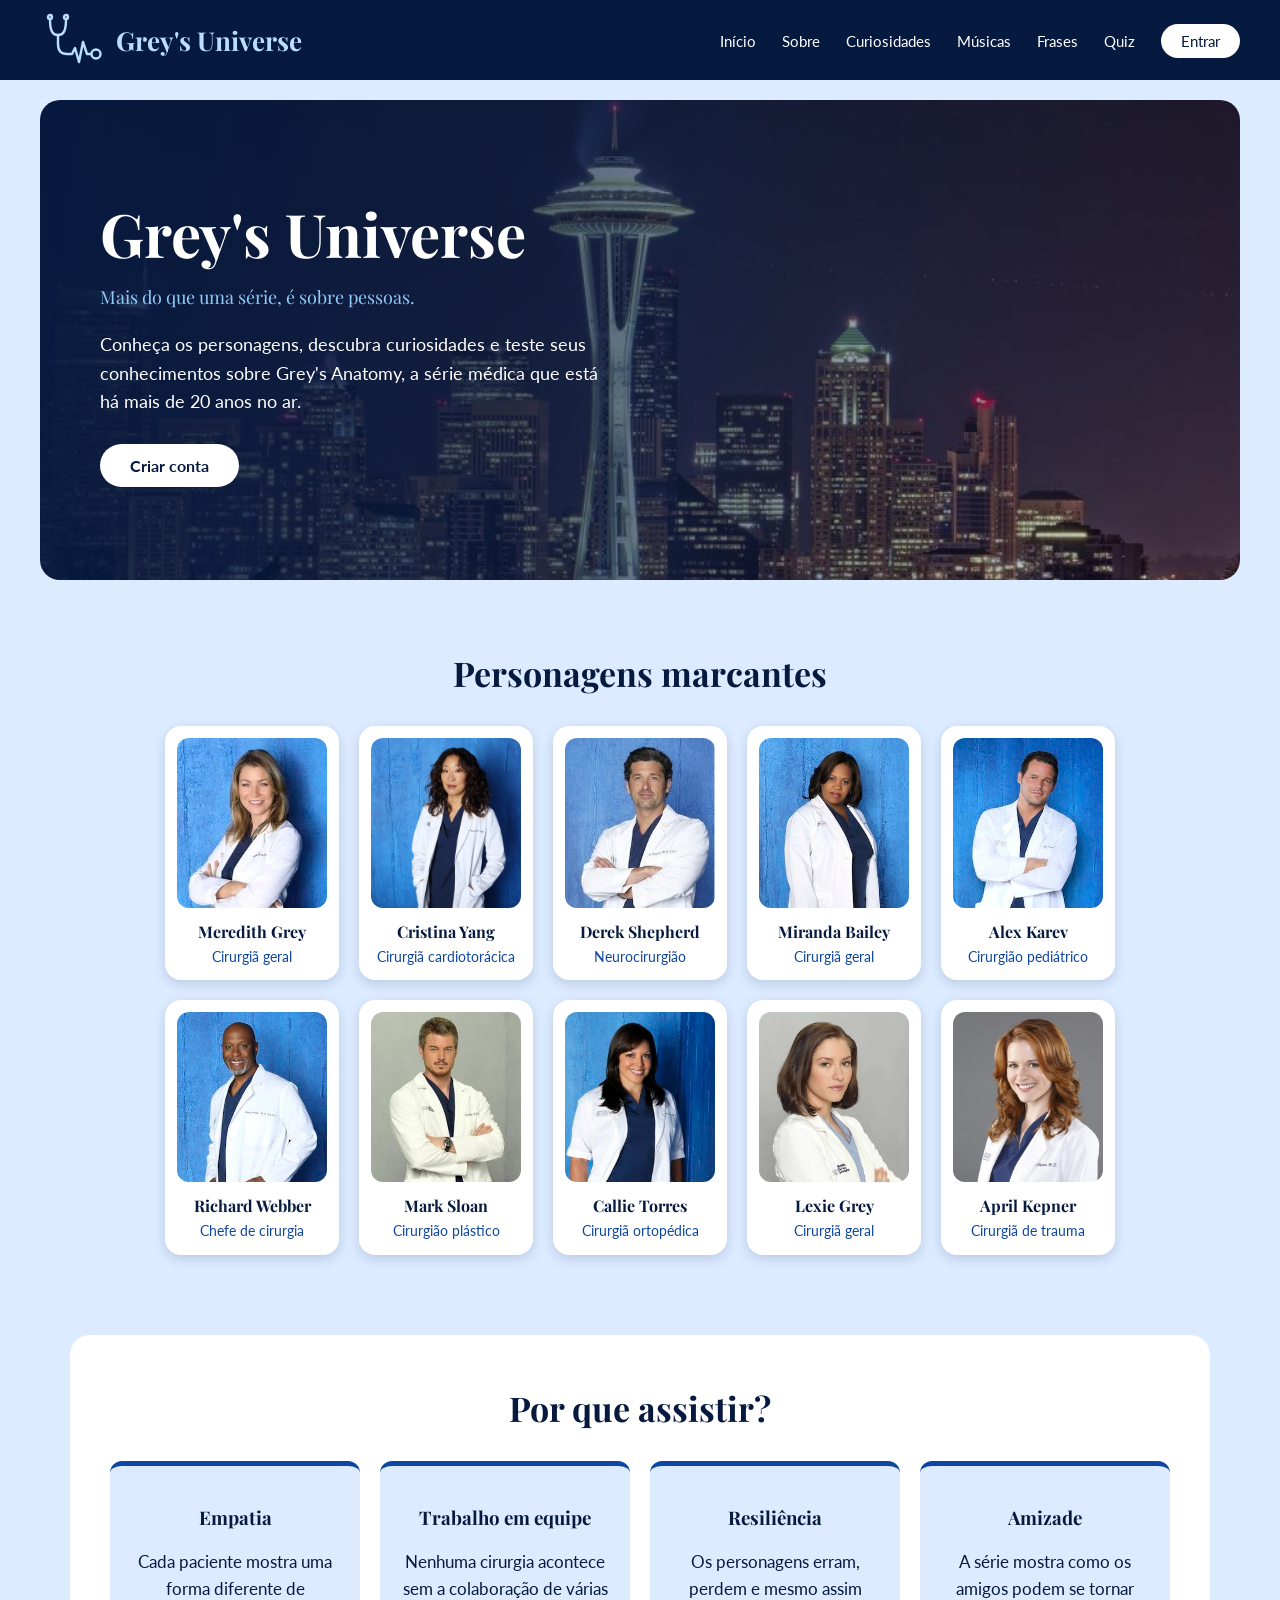
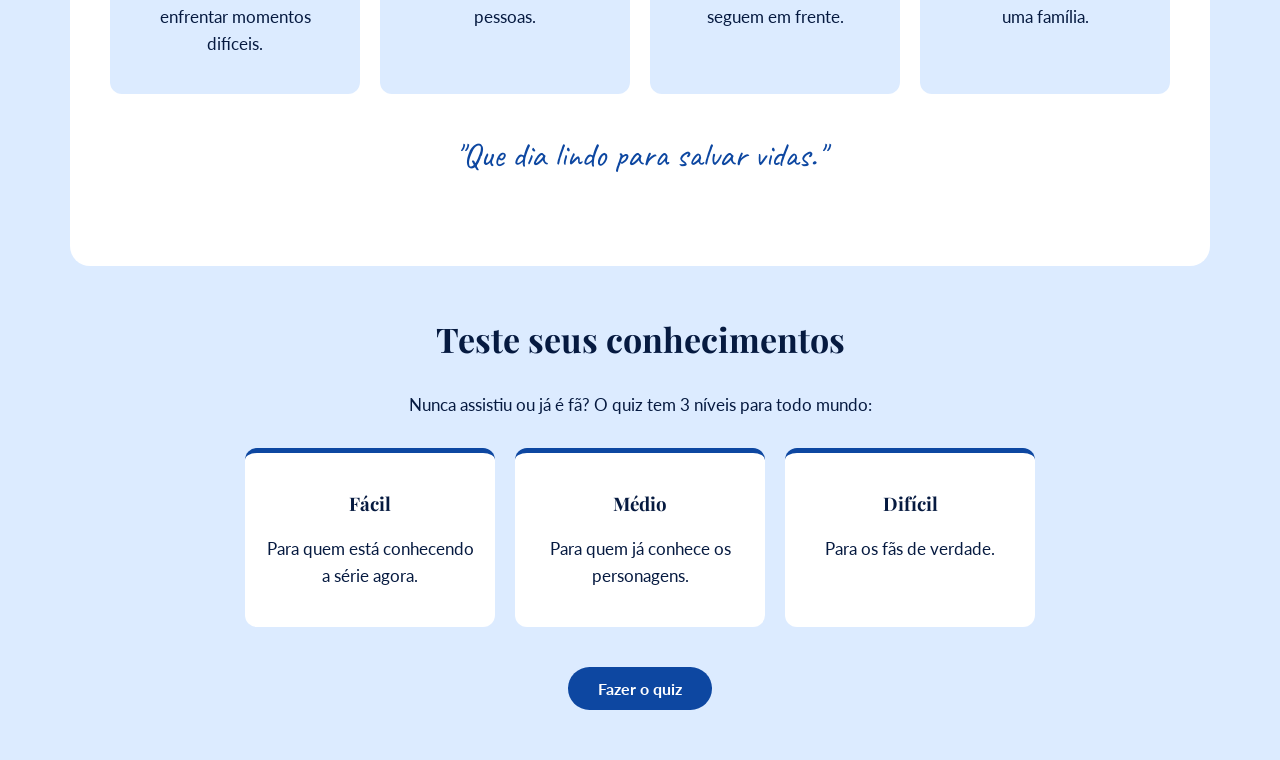
==== front/index.html @ 03e13925 "front: novas cores, logo com estetoscopio e 10 personagens com fotos" ====
<!DOCTYPE html>
<html lang="pt-BR">

<head>
    <meta charset="UTF-8">
    <meta name="viewport" content="width=device-width, initial-scale=1.0">
    <title>Grey's Universe</title>

    <!-- FONTES DO GOOGLE -->
    <link rel="preconnect" href="https://fonts.googleapis.com">
    <link rel="preconnect" href="https://fonts.gstatic.com" crossorigin>
    <link href="https://fonts.googleapis.com/css2?family=Caveat:wght@500&family=Lato:wght@400;700&family=Playfair+Display:wght@600;700&display=swap" rel="stylesheet">

    <link rel="stylesheet" href="css/style.css">
</head>

<body>

    <!-- MENU -->
    <div class="menu">
        <a href="index.html" class="logo">
            <svg class="logo-icone" viewBox="0 0 64 56">
                <circle cx="10" cy="5" r="2" />
                <circle cx="26" cy="5" r="2" />
                <path d="M10 7 C10 18 12 23 18 23 C24 23 26 18 26 7" />
                <path d="M18 23 V32 Q18 42 27 42 H32 L35 36 L39 50 L43 30 L47 42 H51" />
                <circle cx="56" cy="42" r="4.5" />
            </svg>
            Grey's Universe
        </a>
        <div class="menu-links">
            <a href="index.html">Início</a>
            <a href="sobre.html">Sobre</a>
            <a href="curiosidades.html">Curiosidades</a>
            <a href="musicas.html">Músicas</a>
            <a href="frases.html">Frases</a>
            <a href="quiz.html">Quiz</a>
            <a href="login.html" class="botao-entrar">Entrar</a>
        </div>
    </div>

    <!-- 1. TOPO COM A TORRE -->
    <div class="topo">
        <div class="topo-texto">
            <h1>Grey's Universe</h1>
            <p class="topo-frase">Mais do que uma série, é sobre pessoas.</p>
            <p>
                Conheça os personagens, descubra curiosidades e teste seus
                conhecimentos sobre Grey's Anatomy, a série médica que está
                há mais de 20 anos no ar.
            </p>
            <a href="cadastro.html" class="botao">Criar conta</a>
        </div>
    </div>

    <!-- 2. PERSONAGENS -->
    <div class="secao">
        <h2>Personagens marcantes</h2>
        <div class="cartoes">
            <div class="cartao-personagem">
                <img src="assets/imgs/meredith.webp" alt="Meredith Grey">
                <h3>Meredith Grey</h3>
                <p>Cirurgiã geral</p>
            </div>
            <div class="cartao-personagem">
                <img src="assets/imgs/cristina.jpg" alt="Cristina Yang">
                <h3>Cristina Yang</h3>
                <p>Cirurgiã cardiotorácica</p>
            </div>
            <div class="cartao-personagem">
                <img src="assets/imgs/derek.jpg" alt="Derek Shepherd">
                <h3>Derek Shepherd</h3>
                <p>Neurocirurgião</p>
            </div>
            <div class="cartao-personagem">
                <img src="assets/imgs/bailey.jpg" alt="Miranda Bailey">
                <h3>Miranda Bailey</h3>
                <p>Cirurgiã geral</p>
            </div>
            <div class="cartao-personagem">
                <img src="assets/imgs/alex.jpg" alt="Alex Karev">
                <h3>Alex Karev</h3>
                <p>Cirurgião pediátrico</p>
            </div>
            <div class="cartao-personagem">
                <img src="assets/imgs/webber.jpg" alt="Richard Webber">
                <h3>Richard Webber</h3>
                <p>Chefe de cirurgia</p>
            </div>
            <div class="cartao-personagem">
                <img src="assets/imgs/mark.jpg" alt="Mark Sloan">
                <h3>Mark Sloan</h3>
                <p>Cirurgião plástico</p>
            </div>
            <div class="cartao-personagem">
                <img src="assets/imgs/callie.jpg" alt="Callie Torres">
                <h3>Callie Torres</h3>
                <p>Cirurgiã ortopédica</p>
            </div>
            <div class="cartao-personagem">
                <img src="assets/imgs/lexie.jpg" alt="Lexie Grey">
                <h3>Lexie Grey</h3>
                <p>Cirurgiã geral</p>
            </div>
            <div class="cartao-personagem">
                <img src="assets/imgs/april.jpg" alt="April Kepner">
                <h3>April Kepner</h3>
                <p>Cirurgiã de trauma</p>
            </div>
        </div>
    </div>

    <!-- 3. POR QUE ASSISTIR -->
    <div class="secao secao-clara">
        <h2>Por que assistir?</h2>
        <div class="cartoes">
            <div class="cartao">
                <h3>Empatia</h3>
                <p>Cada paciente mostra uma forma diferente de enfrentar momentos difíceis.</p>
            </div>
            <div class="cartao">
                <h3>Trabalho em equipe</h3>
                <p>Nenhuma cirurgia acontece sem a colaboração de várias pessoas.</p>
            </div>
            <div class="cartao">
                <h3>Resiliência</h3>
                <p>Os personagens erram, perdem e mesmo assim seguem em frente.</p>
            </div>
            <div class="cartao">
                <h3>Amizade</h3>
                <p>A série mostra como os amigos podem se tornar uma família.</p>
            </div>
        </div>
        <p class="frase-escrita">"Que dia lindo para salvar vidas."</p>
    </div>

    <!-- 4. CONVITE PARA O QUIZ -->
    <div class="secao">
        <h2>Teste seus conhecimentos</h2>
        <p>Nunca assistiu ou já é fã? O quiz tem 3 níveis para todo mundo:</p>
        <div class="cartoes">
            <div class="cartao">
                <h3>Fácil</h3>
                <p>Para quem está conhecendo a série agora.</p>
            </div>
            <div class="cartao">
                <h3>Médio</h3>
                <p>Para quem já conhece os personagens.</p>
            </div>
            <div class="cartao">
                <h3>Difícil</h3>
                <p>Para os fãs de verdade.</p>
            </div>
        </div>
        <a href="quiz.html" class="botao">Fazer o quiz</a>
    </div>

</body>

</html>
---- front/css/style.css ----
/* ===== CORES DO SITE =====
   azul-escuro:    #061A40
   azul-principal: #0D47A1
   azul-destaque:  #90CAF9
   azul-clarinho:  #BBDEFB
   fundo claro:    #DCEBFF
*/

/* ===== GERAL ===== */
body {
    margin: 0;
    font-family: 'Lato', Arial, sans-serif;
    background-color: #DCEBFF;
    color: #061A40;
}

h1, h2, h3 {
    font-family: 'Playfair Display', Georgia, serif;
}

/* ===== MENU ===== */
.menu {
    background-color: #061A40;
    display: flex;
    justify-content: space-between;
    align-items: center;
    padding: 12px 40px;
}

.logo {
    display: flex;
    align-items: center;
    gap: 12px;
    font-family: 'Playfair Display', Georgia, serif;
    font-size: 26px;
    font-weight: bold;
    color: #BBDEFB;
    text-decoration: none;
    white-space: nowrap;
}

.logo-icone {
    width: 64px;
    height: 56px;
}

.logo-icone path {
    fill: none;
    stroke: #BBDEFB;
    stroke-width: 2.4;
    stroke-linecap: round;
    stroke-linejoin: round;
}

.logo-icone circle {
    fill: #061A40;
    stroke: #BBDEFB;
    stroke-width: 2.4;
}

.menu-links a {
    color: white;
    text-decoration: none;
    margin-left: 22px;
    font-size: 15px;
}

.menu-links a:hover {
    color: #90CAF9;
}

.botao-entrar {
    background-color: white;
    color: #061A40 !important;
    padding: 8px 20px;
    border-radius: 20px;
}

/* ===== TOPO COM A TORRE ===== */
.topo {
    background-image: linear-gradient(to right, rgba(6, 26, 64, 0.95) 0%, rgba(6, 26, 64, 0.6) 50%, rgba(6, 26, 64, 0.1) 100%), url("../assets/imgs/torre.jpg");
    background-size: cover;
    background-position: center;
    margin: 20px 40px;
    border-radius: 20px;
    min-height: 480px;
    display: flex;
    align-items: center;
    padding: 0 60px;
}

.topo-texto {
    max-width: 520px;
    color: white;
}

.topo h1 {
    font-size: 60px;
    margin: 0 0 10px 0;
}

.topo-frase {
    font-family: 'Playfair Display', Georgia, serif;
    font-size: 28px;
    color: #90CAF9;
    margin: 0 0 16px 0;
}

.topo p {
    font-size: 18px;
    line-height: 1.6;
}

/* ===== BOTÕES ===== */
.botao {
    display: inline-block;
    background-color: #0D47A1;
    color: white;
    padding: 12px 30px;
    border-radius: 25px;
    text-decoration: none;
    font-weight: bold;
    margin-top: 10px;
}

.botao:hover {
    background-color: #061A40;
}

.topo .botao {
    background-color: white;
    color: #061A40;
}

.topo .botao:hover {
    background-color: #90CAF9;
}

/* ===== SEÇÕES ===== */
.secao {
    max-width: 1100px;
    margin: 0 auto;
    padding: 50px 20px;
    text-align: center;
}

.secao h2 {
    font-size: 34px;
    margin-top: 0;
}

.secao p {
    font-size: 17px;
    line-height: 1.6;
}

.secao-clara {
    background-color: white;
    border-radius: 20px;
}

/* ===== CARTÕES DE TEXTO ===== */
.cartoes {
    display: flex;
    justify-content: center;
    flex-wrap: wrap;
    gap: 20px;
    margin: 30px 0;
}

.cartao {
    background-color: white;
    border-top: 5px solid #0D47A1;
    border-radius: 12px;
    padding: 20px;
    width: 210px;
}

.secao-clara .cartao {
    background-color: #DCEBFF;
}

/* ===== CARTÕES DE PERSONAGEM ===== */
.cartao-personagem {
    background-color: white;
    border-radius: 16px;
    padding: 12px;
    width: 150px;
    box-shadow: 0 4px 12px rgba(6, 26, 64, 0.15);
}

.cartao-personagem img {
    width: 100%;
    height: 170px;
    object-fit: cover;
    object-position: center top;
    border-radius: 12px;
}

.cartao-personagem h3 {
    font-size: 16px;
    margin: 10px 0 4px 0;
}

.cartao-personagem p {
    font-size: 14px;
    color: #0D47A1;
    margin: 0;
}

/* ===== FRASE ESCRITA À MÃO ===== */
.secao .frase-escrita {
    font-family: 'Caveat', cursive;
    font-size: 34px;
    color: #0D47A1;
}
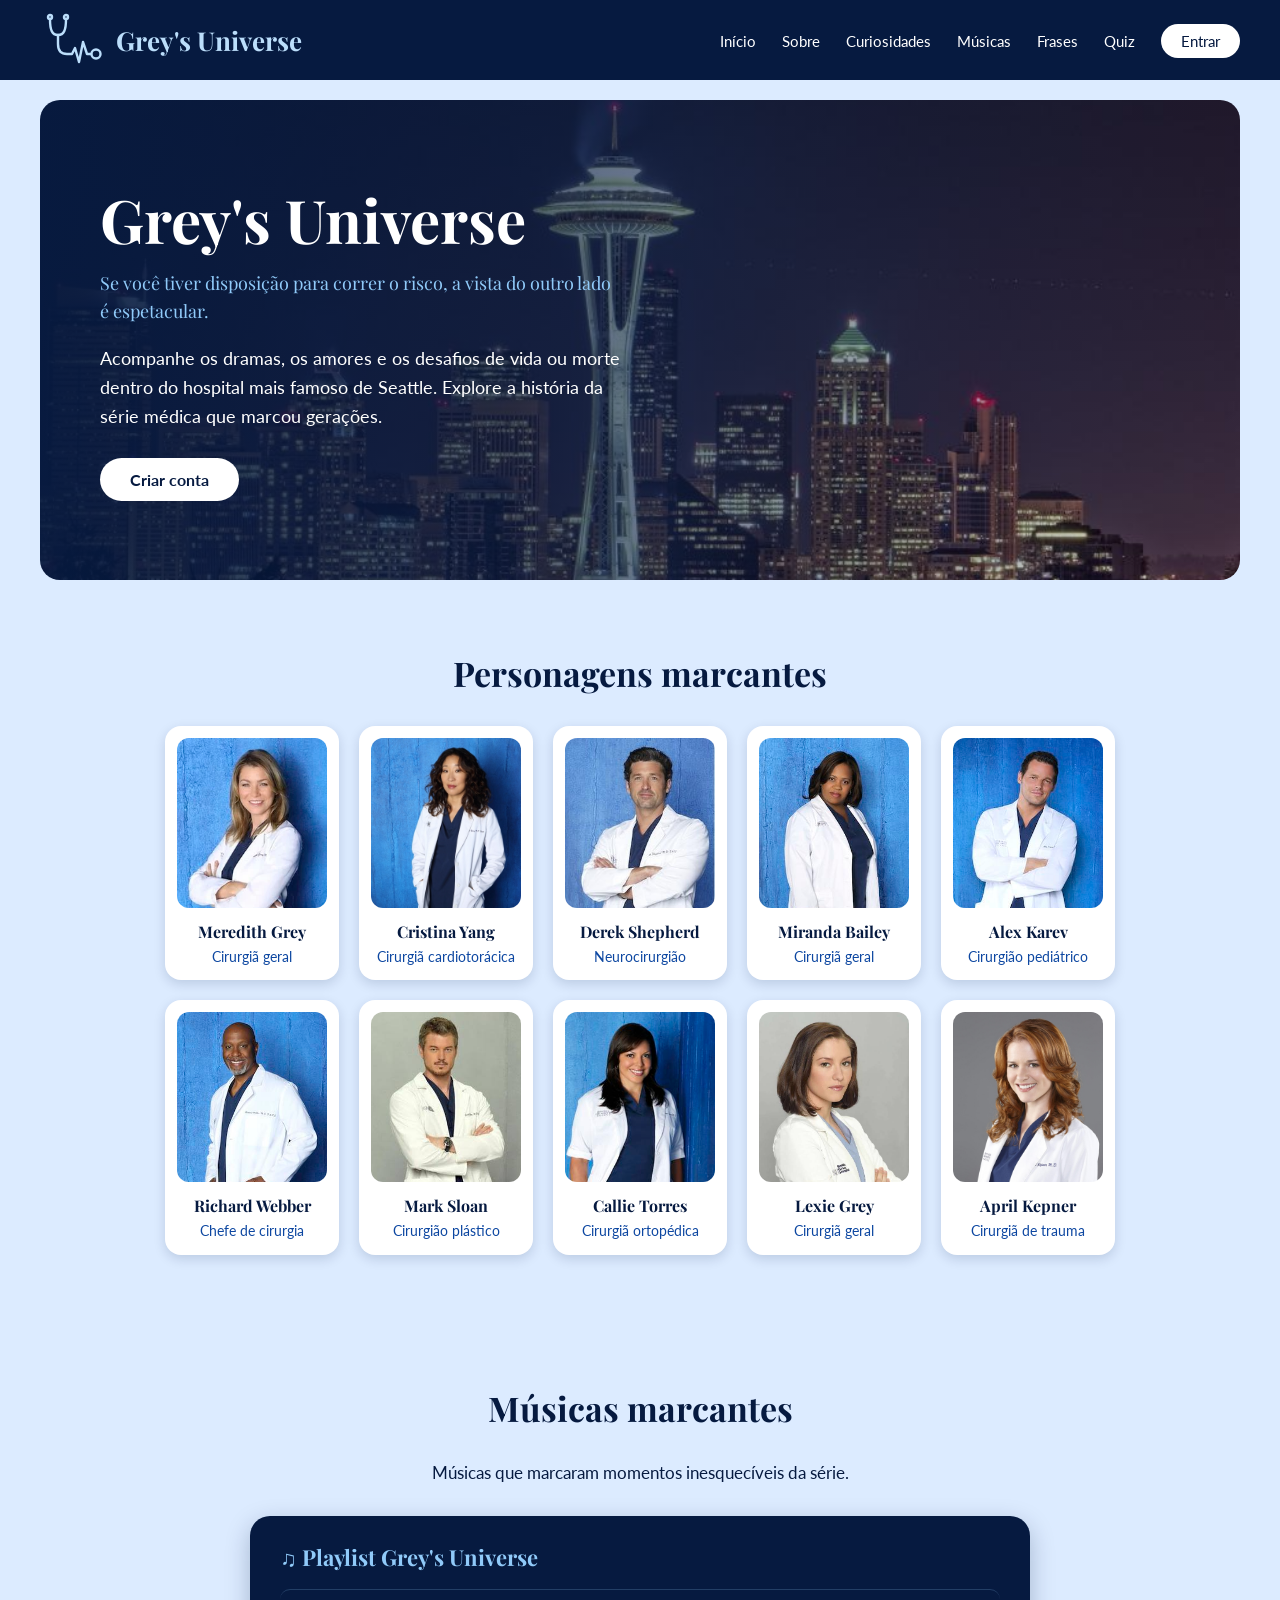
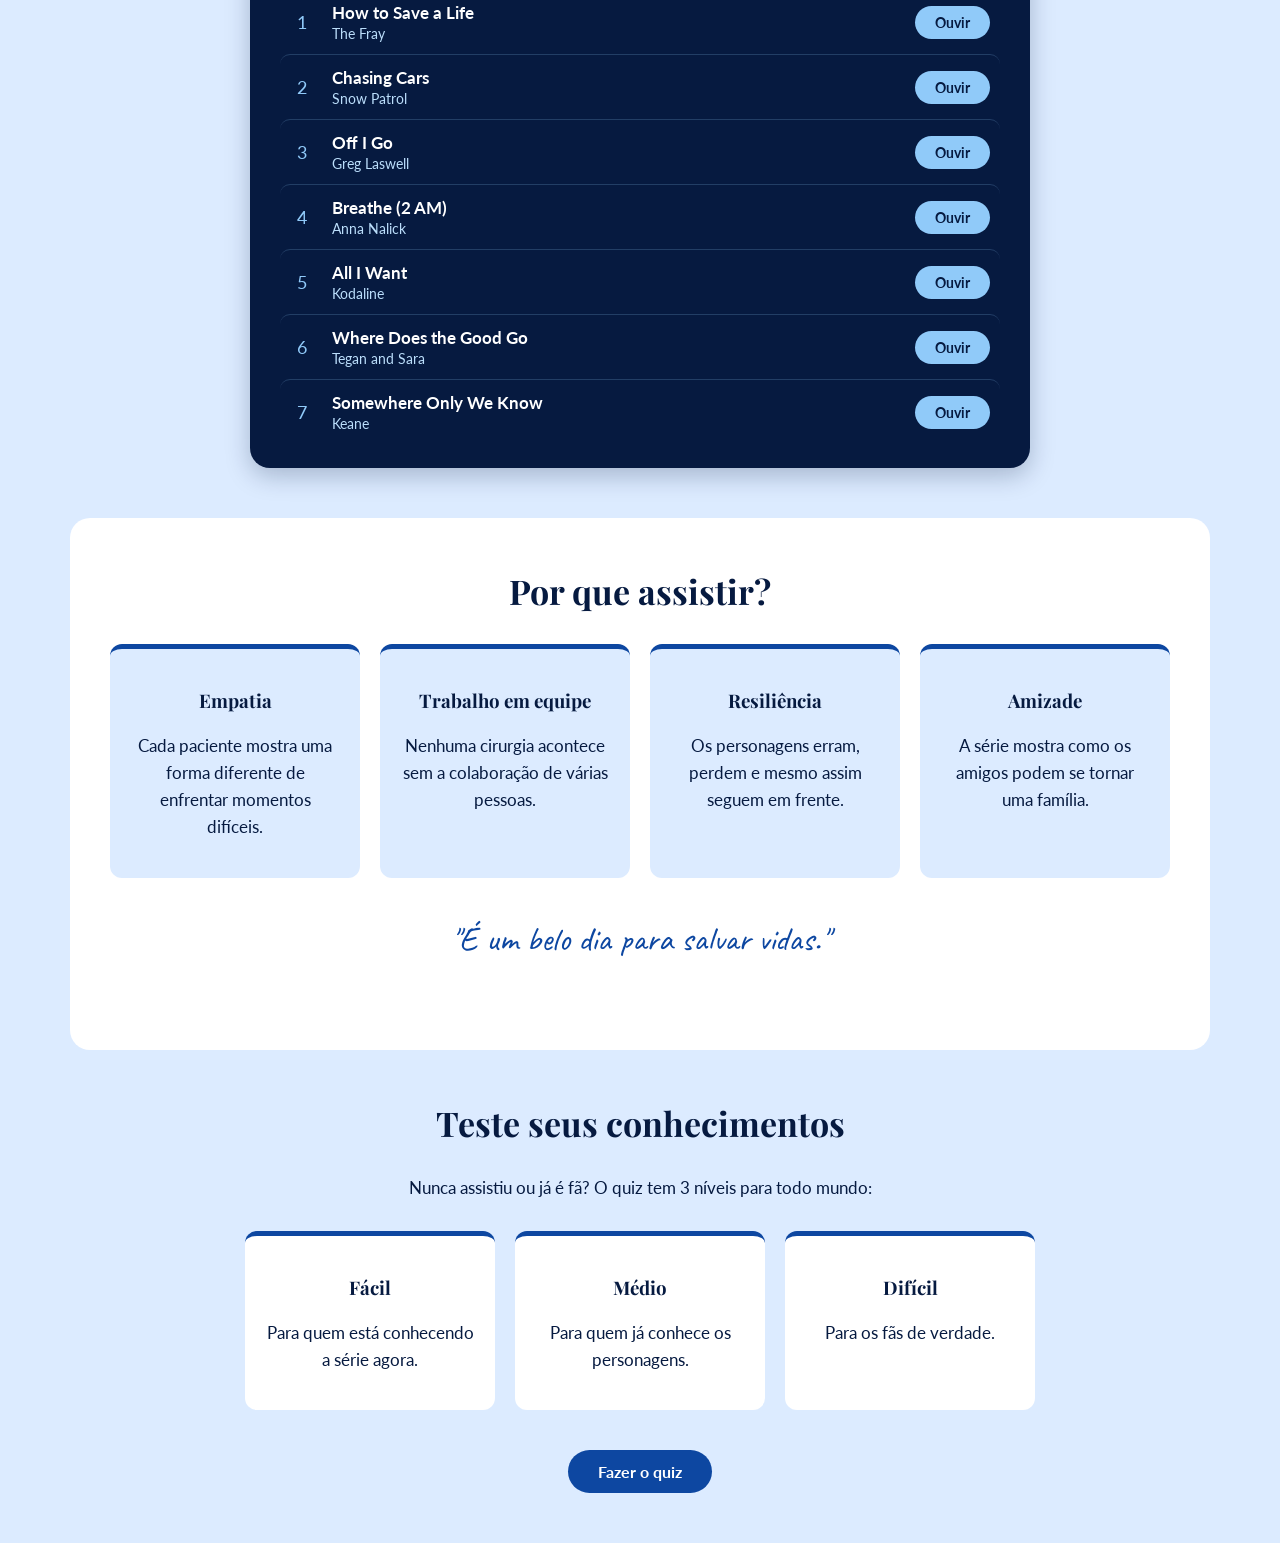
==== commit 7bfd9bf6: "front: secao de musicas marcantes em formato de playlist" ====
--- a/front/index.html
+++ b/front/index.html
@@ -32,7 +32,7 @@
             <a href="index.html">Início</a>
             <a href="sobre.html">Sobre</a>
             <a href="curiosidades.html">Curiosidades</a>
-            <a href="musicas.html">Músicas</a>
+            <a href="index.html#musicas">Músicas</a>
             <a href="frases.html">Frases</a>
             <a href="quiz.html">Quiz</a>
             <a href="login.html" class="botao-entrar">Entrar</a>
@@ -43,11 +43,9 @@
     <div class="topo">
         <div class="topo-texto">
             <h1>Grey's Universe</h1>
-            <p class="topo-frase">Mais do que uma série, é sobre pessoas.</p>
+            <p class="topo-frase">Se você tiver disposição para correr o risco, a vista do outro lado é espetacular.</p>
             <p>
-                Conheça os personagens, descubra curiosidades e teste seus
-                conhecimentos sobre Grey's Anatomy, a série médica que está
-                há mais de 20 anos no ar.
+                Acompanhe os dramas, os amores e os desafios de vida ou morte dentro do hospital mais famoso de Seattle. Explore a história da série médica que marcou gerações.
             </p>
             <a href="cadastro.html" class="botao">Criar conta</a>
         </div>
@@ -110,6 +108,71 @@
         </div>
     </div>
 
+        <!-- MÚSICAS MARCANTES -->
+    <div class="secao" id="musicas">
+        <h2>Músicas marcantes</h2>
+        <p>Músicas que marcaram momentos inesquecíveis da série.</p>
+        <div class="playlist">
+            <p class="playlist-titulo">♫ Playlist Grey's Universe</p>
+            <div class="musica">
+                <span class="musica-numero">1</span>
+                <div class="musica-info">
+                    <div class="musica-nome">How to Save a Life</div>
+                    <div class="musica-artista">The Fray</div>
+                </div>
+                <a href="https://open.spotify.com/intl-pt/track/5fVZC9GiM4e8vu99W0Xf6J?si=4679221e01244c99" target="_blank" class="botao-ouvir">Ouvir</a>
+            </div>
+            <div class="musica">
+                <span class="musica-numero">2</span>
+                <div class="musica-info">
+                    <div class="musica-nome">Chasing Cars</div>
+                    <div class="musica-artista">Snow Patrol</div>
+                </div>
+                <a href="https://open.spotify.com/intl-pt/track/5hnyJvgoWiQUYZttV4wXy6?si=647604d4b519472d" target="_blank" class="botao-ouvir">Ouvir</a>
+            </div>
+            <div class="musica">
+                <span class="musica-numero">3</span>
+                <div class="musica-info">
+                    <div class="musica-nome">Off I Go</div>
+                    <div class="musica-artista">Greg Laswell</div>
+                </div>
+                <a href="https://open.spotify.com/intl-pt/track/1cd1M9W1HtJjqyo1tzu83G?si=8bb85d36ec824159" target="_blank" class="botao-ouvir">Ouvir</a>
+            </div>
+            <div class="musica">
+                <span class="musica-numero">4</span>
+                <div class="musica-info">
+                    <div class="musica-nome">Breathe (2 AM)</div>
+                    <div class="musica-artista">Anna Nalick</div>
+                </div>
+                <a href="https://open.spotify.com/intl-pt/track/5auMzVHFr5Zfw6IbKarZ56?si=342a49e100ba4dd2" target="_blank" class="botao-ouvir">Ouvir</a>
+            </div>
+            <div class="musica">
+                <span class="musica-numero">5</span>
+                <div class="musica-info">
+                    <div class="musica-nome">All I Want</div>
+                    <div class="musica-artista">Kodaline</div>
+                </div>
+                <a href="https://open.spotify.com/intl-pt/track/0NlGoUyOJSuSHmngoibVAs?si=856f507710d044f5" target="_blank" class="botao-ouvir">Ouvir</a>
+            </div>
+            <div class="musica">
+                <span class="musica-numero">6</span>
+                <div class="musica-info">
+                    <div class="musica-nome">Where Does the Good Go</div>
+                    <div class="musica-artista">Tegan and Sara</div>
+                </div>
+                <a href="https://open.spotify.com/intl-pt/track/0L7QCEXQBDAtEyK1x72Sw0?si=086ffd6fdc1c40b5" target="_blank" class="botao-ouvir">Ouvir</a>
+            </div>
+            <div class="musica">
+                <span class="musica-numero">7</span>
+                <div class="musica-info">
+                    <div class="musica-nome">Somewhere Only We Know</div>
+                    <div class="musica-artista">Keane</div>
+                </div>
+                <a href="https://open.spotify.com/intl-pt/track/1SKPmfSYaPsETbRHaiA18G?si=91d586093a5149d3" target="_blank" class="botao-ouvir">Ouvir</a>
+            </div>
+        </div>
+    </div>
+
     <!-- 3. POR QUE ASSISTIR -->
     <div class="secao secao-clara">
         <h2>Por que assistir?</h2>
@@ -131,7 +194,7 @@
                 <p>A série mostra como os amigos podem se tornar uma família.</p>
             </div>
         </div>
-        <p class="frase-escrita">"Que dia lindo para salvar vidas."</p>
+        <p class="frase-escrita">"É um belo dia para salvar vidas."</p>
     </div>
 
     <!-- 4. CONVITE PARA O QUIZ -->
--- a/front/css/style.css
+++ b/front/css/style.css
@@ -213,4 +213,73 @@
     font-family: 'Caveat', cursive;
     font-size: 34px;
     color: #0D47A1;
+}
+
+/* ===== PLAYLIST DE MÚSICAS ===== */
+.playlist {
+    background-color: #061A40;
+    border-radius: 20px;
+    padding: 24px 30px;
+    max-width: 720px;
+    margin: 30px auto 0 auto;
+    text-align: left;
+    box-shadow: 0 8px 24px rgba(6, 26, 64, 0.25);
+}
+
+.secao .playlist-titulo {
+    color: #90CAF9;
+    font-family: 'Playfair Display', Georgia, serif;
+    font-size: 22px;
+    font-weight: bold;
+    margin: 0 0 14px 0;
+}
+
+.musica {
+    display: flex;
+    align-items: center;
+    gap: 18px;
+    padding: 12px 10px;
+    border-top: 1px solid rgba(144, 202, 249, 0.2);
+    border-radius: 10px;
+}
+
+.musica:hover {
+    background-color: #0D47A1;
+}
+
+.musica-numero {
+    color: #90CAF9;
+    font-size: 18px;
+    width: 24px;
+    text-align: center;
+}
+
+.musica-info {
+    flex: 1;
+}
+
+.musica-nome {
+    color: white;
+    font-weight: bold;
+    font-size: 17px;
+}
+
+.musica-artista {
+    color: #BBDEFB;
+    font-size: 14px;
+    margin-top: 2px;
+}
+
+.botao-ouvir {
+    background-color: #90CAF9;
+    color: #061A40;
+    padding: 8px 20px;
+    border-radius: 20px;
+    text-decoration: none;
+    font-weight: bold;
+    font-size: 14px;
+}
+
+.botao-ouvir:hover {
+    background-color: white;
 }
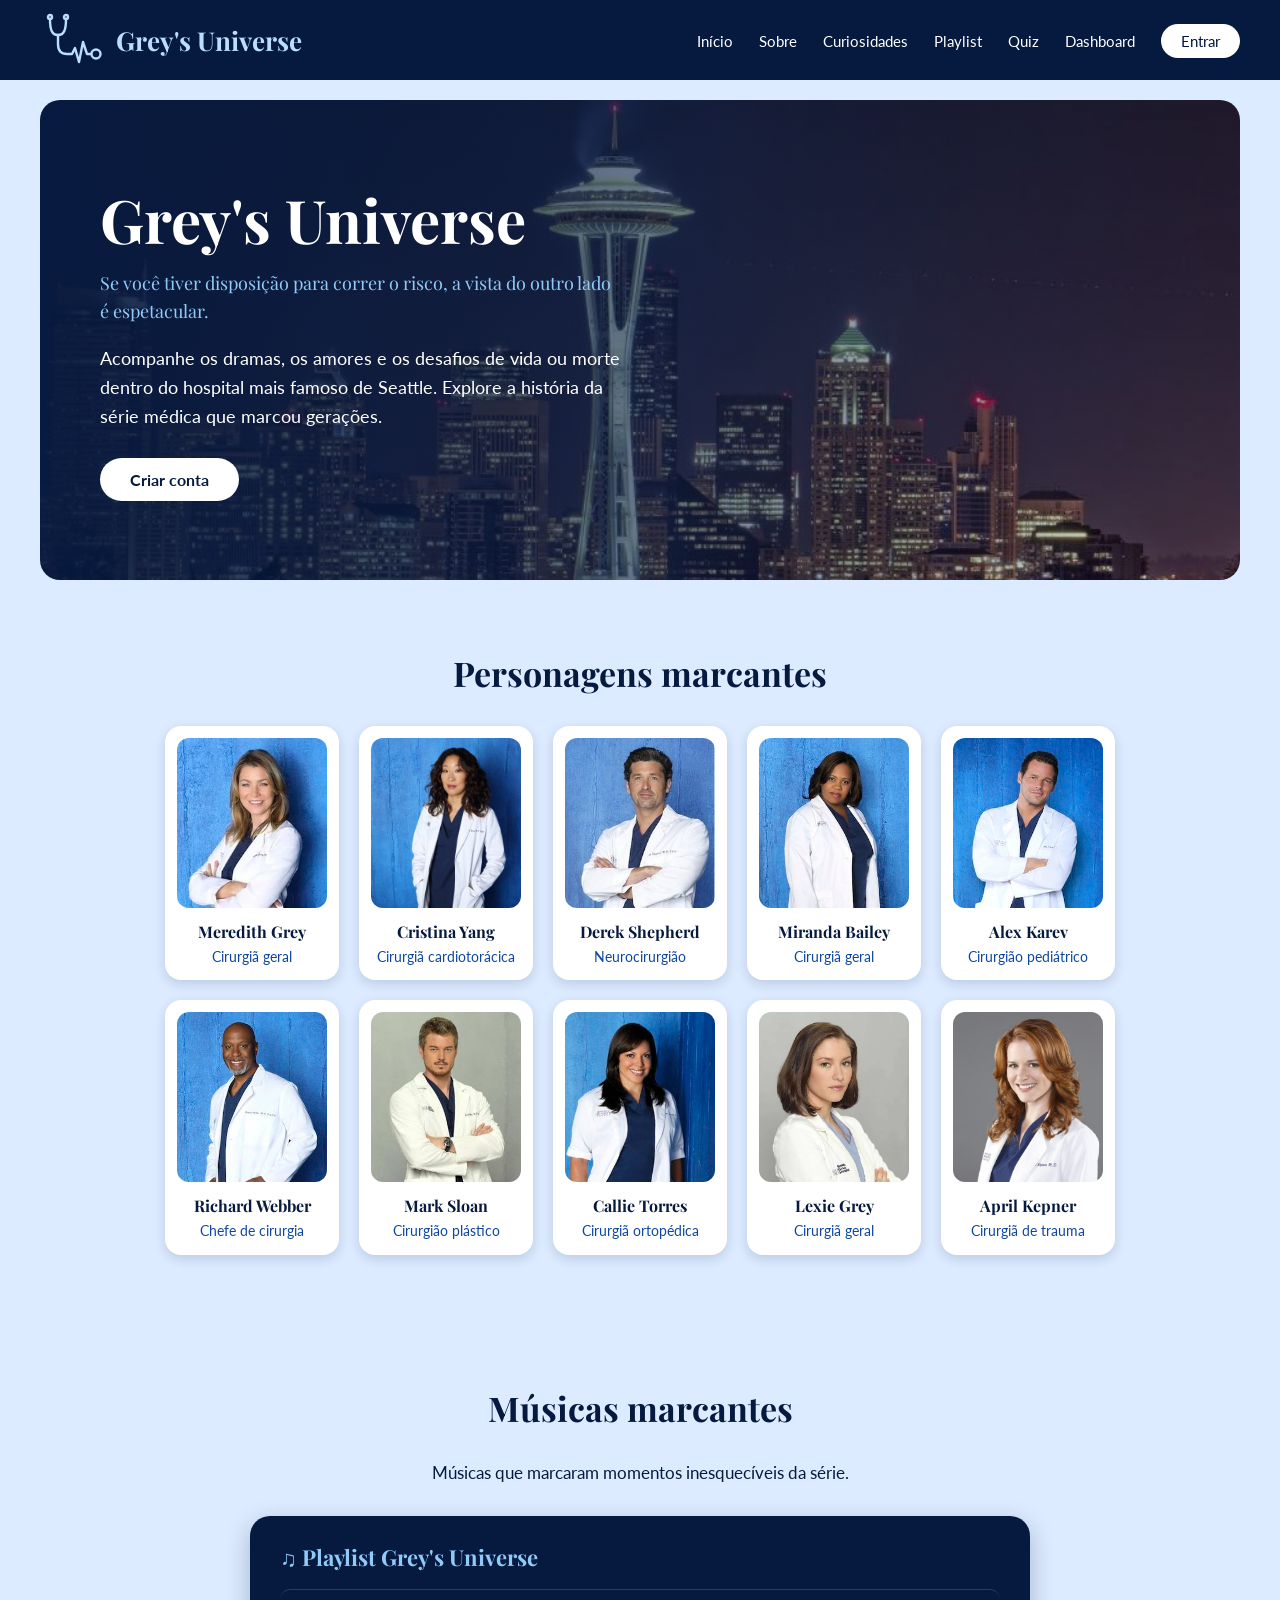
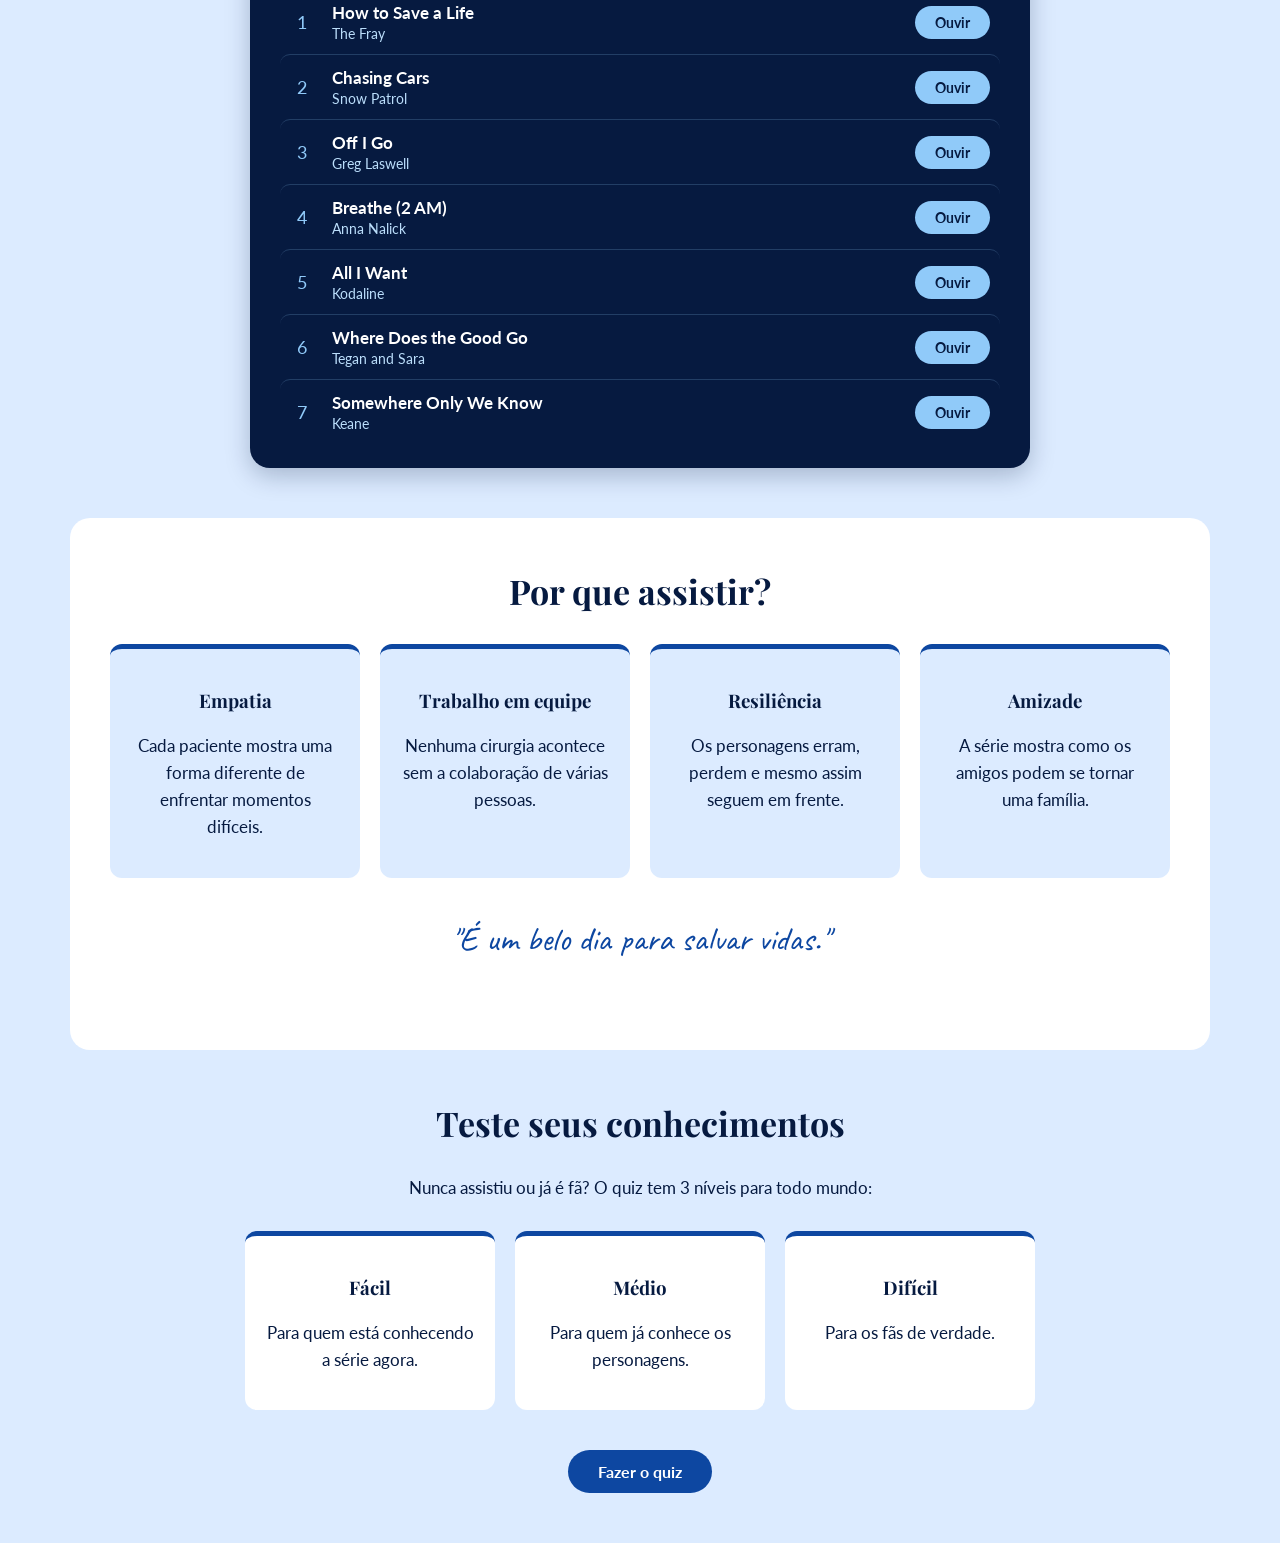
==== commit 3c192d04: "Menu igual em todas as páginas com Playlist, Dashboard, Olá e botão Sair" ====
--- a/front/index.html
+++ b/front/index.html
@@ -32,10 +32,10 @@
             <a href="index.html">Início</a>
             <a href="sobre.html">Sobre</a>
             <a href="curiosidades.html">Curiosidades</a>
-            <a href="index.html#musicas">Músicas</a>
-            <a href="frases.html">Frases</a>
+            <a href="index.html#musicas">Playlist</a>
             <a href="quiz.html">Quiz</a>
-            <a href="login.html" class="botao-entrar">Entrar</a>
+            <a href="dashboard.html">Dashboard</a>
+            <span id="span_conta"></span>
         </div>
     </div>
 
@@ -108,7 +108,7 @@
         </div>
     </div>
 
-        <!-- MÚSICAS MARCANTES -->
+    <!-- MÚSICAS MARCANTES -->
     <div class="secao" id="musicas">
         <h2>Músicas marcantes</h2>
         <p>Músicas que marcaram momentos inesquecíveis da série.</p>
@@ -218,6 +218,34 @@
         <a href="quiz.html" class="botao">Fazer o quiz</a>
     </div>
 
+    <script>
+        // ===== MENU: Entrar ou "Olá, Nome" + Sair =====
+        if (sessionStorage.ID_USUARIO != null) {
+            let nomeCompleto = sessionStorage.NOME_USUARIO;
+            let primeiroNome = "";
+            let espacos = 0;
+
+            for (let i = 0; i < nomeCompleto.length; i++) {
+                if (nomeCompleto[i] == " ") {
+                    espacos++;
+                }
+                if (espacos == 0) {
+                    primeiroNome += nomeCompleto[i];
+                }
+            }
+
+            span_conta.innerHTML = `<span class="ola-usuario">Olá, ${primeiroNome}</span>
+                                    <a href="#" class="botao-entrar" onclick="sair()">Sair</a>`;
+        } else {
+            span_conta.innerHTML = `<a href="login.html" class="botao-entrar">Entrar</a>`;
+        }
+
+        function sair() {
+            sessionStorage.clear();
+            window.location = "index.html";
+        }
+    </script>
+
 </body>
 
 </html>
--- a/front/css/style.css
+++ b/front/css/style.css
@@ -282,4 +282,496 @@
 
 .botao-ouvir:hover {
     background-color: white;
+}
+
+/* ===== TELAS DE FORMULÁRIO (cadastro e login) ===== */
+.pagina-form {
+    display: flex;
+    max-width: 1000px;
+    margin: 40px auto;
+    background-color: white;
+    border-radius: 20px;
+    overflow: hidden;
+    box-shadow: 0 8px 24px rgba(6, 26, 64, 0.15);
+}
+
+.form-lateral {
+    background-color: #061A40;
+    color: white;
+    width: 40%;
+    padding: 50px 40px;
+    display: flex;
+    flex-direction: column;
+    justify-content: center;
+}
+
+.form-lateral h2 {
+    font-size: 34px;
+    color: #BBDEFB;
+    margin: 0 0 16px 0;
+}
+
+.form-lateral p {
+    font-size: 16px;
+    line-height: 1.6;
+    color: #DCEBFF;
+}
+
+.form-lateral .frase-escrita {
+    font-family: 'Caveat', cursive;
+    font-size: 32px;
+    color: #90CAF9;
+    margin-top: 40px;
+}
+
+.form-conteudo {
+    width: 60%;
+    padding: 50px;
+}
+
+.form-conteudo h2 {
+    font-size: 30px;
+    margin: 0 0 24px 0;
+}
+
+.campo {
+    margin-bottom: 16px;
+}
+
+.campo label {
+    display: block;
+    font-weight: bold;
+    font-size: 14px;
+    margin-bottom: 6px;
+}
+
+.campo input {
+    width: 100%;
+    box-sizing: border-box;
+    padding: 12px 14px;
+    border: 1px solid #BBDEFB;
+    border-radius: 10px;
+    font-size: 15px;
+    background-color: #F5F9FF;
+}
+
+.campo input:focus {
+    outline: none;
+    border-color: #0D47A1;
+}
+
+.botao-form {
+    width: 100%;
+    background-color: #061A40;
+    color: white;
+    border: none;
+    padding: 14px;
+    border-radius: 10px;
+    font-size: 16px;
+    font-weight: bold;
+    cursor: pointer;
+    margin-top: 8px;
+}
+
+.botao-form:hover {
+    background-color: #0D47A1;
+}
+
+.mensagem {
+    margin-top: 16px;
+    font-size: 15px;
+    color: #0D47A1;
+}
+
+.link-form {
+    text-align: center;
+    margin-top: 20px;
+    font-size: 14px;
+}
+
+.link-form a {
+    color: #0D47A1;
+    font-weight: bold;
+}
+
+/* ===== ESCOLHA DE PERSONAGEM ===== */
+.pagina-personagem .cartao-personagem {
+    width: 180px;
+    display: flex;
+    flex-direction: column;
+}
+
+.pagina-personagem .cartao-personagem p {
+    font-size: 13px;
+    color: #061A40;
+    line-height: 1.4;
+    flex: 1;
+}
+
+.botao-escolher {
+    background-color: #0D47A1;
+    color: white;
+    border: none;
+    padding: 10px;
+    border-radius: 20px;
+    font-weight: bold;
+    cursor: pointer;
+    margin-top: 10px;
+}
+
+.botao-escolher:hover {
+    background-color: #061A40;
+}
+
+.escolhido {
+    border: 3px solid #0D47A1;
+}
+
+/* =========================================
+   QUIZ
+   ========================================= */
+.caixa-quiz {
+    width: 100%;
+    max-width: 680px;
+    background-color: #FFFFFF;
+    border-radius: 16px;
+    padding: 40px;
+    box-shadow: 0 8px 24px rgba(6, 26, 64, 0.12);
+    box-sizing: border-box;
+}
+
+.caixa-quiz h1 {
+    font-family: 'Playfair Display', serif;
+    color: #061A40;
+    font-size: 32px;
+    margin: 0 0 12px 0;
+}
+
+.caixa-quiz h2 {
+    font-family: 'Playfair Display', serif;
+    color: #061A40;
+    font-size: 24px;
+    margin: 8px 0 24px 0;
+}
+
+.caixa-quiz p {
+    font-family: 'Lato', sans-serif;
+    color: #0D47A1;
+    font-size: 17px;
+    line-height: 1.5;
+}
+
+/* "Interno · Pergunta 3 de 10" */
+.progresso {
+    display: inline-block;
+    background-color: #DCEBFF;
+    color: #0D47A1;
+    font-weight: 700;
+    font-size: 14px;
+    padding: 6px 14px;
+    border-radius: 20px;
+    margin: 0;
+}
+
+/* botões da escolha de nível */
+.botao-nivel {
+    display: block;
+    width: 100%;
+    margin-top: 14px;
+    padding: 18px;
+    font-family: 'Playfair Display', serif;
+    font-size: 20px;
+    color: #061A40;
+    background-color: #DCEBFF;
+    border: 2px solid #90CAF9;
+    border-radius: 12px;
+    cursor: pointer;
+    transition: 0.2s;
+}
+
+.botao-nivel:hover {
+    background-color: #0D47A1;
+    border-color: #0D47A1;
+    color: #FFFFFF;
+}
+
+/* alternativas */
+.alternativa {
+    display: flex;
+    align-items: center;
+    gap: 12px;
+    padding: 14px 18px;
+    margin-bottom: 12px;
+    font-family: 'Lato', sans-serif;
+    font-size: 17px;
+    color: #061A40;
+    background-color: #F5F9FF;
+    border: 2px solid #BBDEFB;
+    border-radius: 10px;
+    cursor: pointer;
+    transition: 0.2s;
+}
+
+.alternativa:hover {
+    border-color: #0D47A1;
+}
+
+.alternativa input {
+    accent-color: #0D47A1;
+    width: 18px;
+    height: 18px;
+}
+
+/* alternativa marcada fica azul */
+.alternativa:has(input:checked) {
+    background-color: #BBDEFB;
+    border-color: #0D47A1;
+}
+
+/* botões dentro do quiz */
+.caixa-quiz .botao-form {
+    width: 100%;
+    margin-top: 12px;
+}
+
+/* quadradinhos do resultado */
+.resultado-numeros {
+    display: flex;
+    gap: 16px;
+    margin: 24px 0;
+}
+
+.resultado-item {
+    flex: 1;
+    display: flex;
+    flex-direction: column;
+    align-items: center;
+    padding: 20px;
+    background-color: #DCEBFF;
+    border-radius: 12px;
+}
+
+.resultado-item span {
+    font-family: 'Lato', sans-serif;
+    font-size: 14px;
+    color: #0D47A1;
+    text-transform: uppercase;
+    letter-spacing: 1px;
+}
+
+.resultado-item b {
+    font-family: 'Playfair Display', serif;
+    font-size: 40px;
+    color: #061A40;
+    margin-top: 6px;
+}
+
+/* mensagens do resultado */
+.passou,
+.nao-passou {
+    padding: 14px 18px;
+    border-radius: 10px;
+    font-weight: 700;
+}
+
+.caixa-quiz .passou {
+    background-color: #E3F5E9;
+    color: #1E6B3A;
+}
+
+.caixa-quiz .nao-passou {
+    background-color: #FDECEC;
+    color: #9B2C2C;
+}
+
+/* página do quiz com foto de fundo */
+.pagina-quiz {
+    min-height: calc(100vh - 130px);
+    padding: 48px 16px;
+    display: flex;
+    flex-direction: column;
+    align-items: center;
+    background-image: url("../assets/imgs/fundo-quiz.png");
+    background-size: cover;
+    background-position: center;
+}
+
+/* aviso "Escolha uma alternativa" */
+.pagina-quiz .mensagem {
+    max-width: 680px;
+    width: 100%;
+    margin-top: 16px;
+    text-align: center;
+    font-family: 'Lato', sans-serif;
+    color: #9B2C2C;
+}
+
+/* =========================================
+   DASHBOARD – SEU PRONTUÁRIO DE DESEMPENHO
+   ========================================= */
+.pagina-dashboard {
+    max-width: 1300px;
+    margin: 0 auto;
+    padding: 36px 32px 48px 32px;
+    box-sizing: border-box;
+}
+
+.pagina-dashboard h1 {
+    font-family: 'Playfair Display', serif;
+    color: #061A40;
+    font-size: 36px;
+    margin: 0;
+}
+
+.dash-sub {
+    font-family: 'Lato', sans-serif;
+    color: #0D47A1;
+    font-size: 17px;
+    margin: 8px 0 24px 0;
+}
+
+/* mensagem "Você ainda não jogou o quiz" */
+.pagina-dashboard .mensagem {
+    font-family: 'Lato', sans-serif;
+    color: #061A40;
+    font-size: 17px;
+    margin-bottom: 16px;
+}
+
+/* ----- linha dos 4 KPIs ----- */
+.dash-kpis {
+    display: grid;
+    grid-template-columns: 1.3fr 1fr 1fr 1fr;
+    gap: 18px;
+}
+
+.kpi {
+    background-color: #FFFFFF;
+    border-radius: 14px;
+    padding: 20px 22px;
+    border-left: 6px solid #90CAF9;
+    box-shadow: 0 4px 14px rgba(6, 26, 64, 0.08);
+}
+
+.kpi small {
+    display: block;
+    font-family: 'Lato', sans-serif;
+    font-size: 13px;
+    text-transform: uppercase;
+    letter-spacing: 1px;
+    color: #0D47A1;
+}
+
+.kpi big {
+    display: block;
+    font-family: 'Playfair Display', serif;
+    font-size: 34px;
+    color: #061A40;
+    margin: 8px 0;
+}
+
+.kpi p {
+    font-family: 'Lato', sans-serif;
+    font-size: 14px;
+    color: #3A4A6A;
+    margin: 0;
+}
+
+/* KPI principal (nível atual): escuro, para chamar atenção */
+.kpi-destaque {
+    background-color: #061A40;
+}
+
+.kpi-destaque small {
+    color: #90CAF9;
+}
+
+.kpi-destaque big {
+    color: #FFFFFF;
+    font-size: 28px;
+}
+
+.kpi-destaque p {
+    color: #BBDEFB;
+}
+
+/* ----- semáforo ----- */
+.kpi.verde {
+    border-left-color: #2E9E5B;
+}
+
+.kpi.verde p {
+    color: #1E6B3A;
+}
+
+.kpi.amarelo {
+    border-left-color: #E0A800;
+}
+
+.kpi.amarelo p {
+    color: #8A6400;
+}
+
+.kpi.vermelho {
+    border-left-color: #C62828;
+}
+
+.kpi.vermelho p {
+    color: #9B2C2C;
+}
+
+/* ----- gráficos ----- */
+.dash-graficos {
+    display: grid;
+    grid-template-columns: 1.4fr 1fr;
+    gap: 18px;
+    margin-top: 18px;
+}
+
+.dash-card {
+    background-color: #FFFFFF;
+    border-radius: 14px;
+    padding: 22px 24px;
+    box-shadow: 0 4px 14px rgba(6, 26, 64, 0.08);
+}
+
+.dash-card h3 {
+    font-family: 'Lato', sans-serif;
+    font-size: 18px;
+    color: #061A40;
+    margin: 0;
+}
+
+.dash-card p {
+    font-family: 'Lato', sans-serif;
+    font-size: 14px;
+    color: #3A4A6A;
+    margin: 6px 0 16px 0;
+}
+
+/* =========================================
+   MENU FIXO NO TOPO AO ROLAR A PÁGINA
+   ========================================= */
+.menu {
+    position: sticky;
+    top: 0;
+    z-index: 100;
+}
+
+/* rolagem suave ao clicar em links como "Playlist" */
+html {
+    scroll-behavior: smooth;
+}
+
+/* a seção não fica escondida atrás do menu fixo */
+section,
+.secao {
+    scroll-margin-top: 100px;
+}
+
+/* "Olá, Nome" no menu */
+.ola-usuario {
+    color: #90CAF9;
+    margin-left: 22px;
+    font-size: 15px;
 }
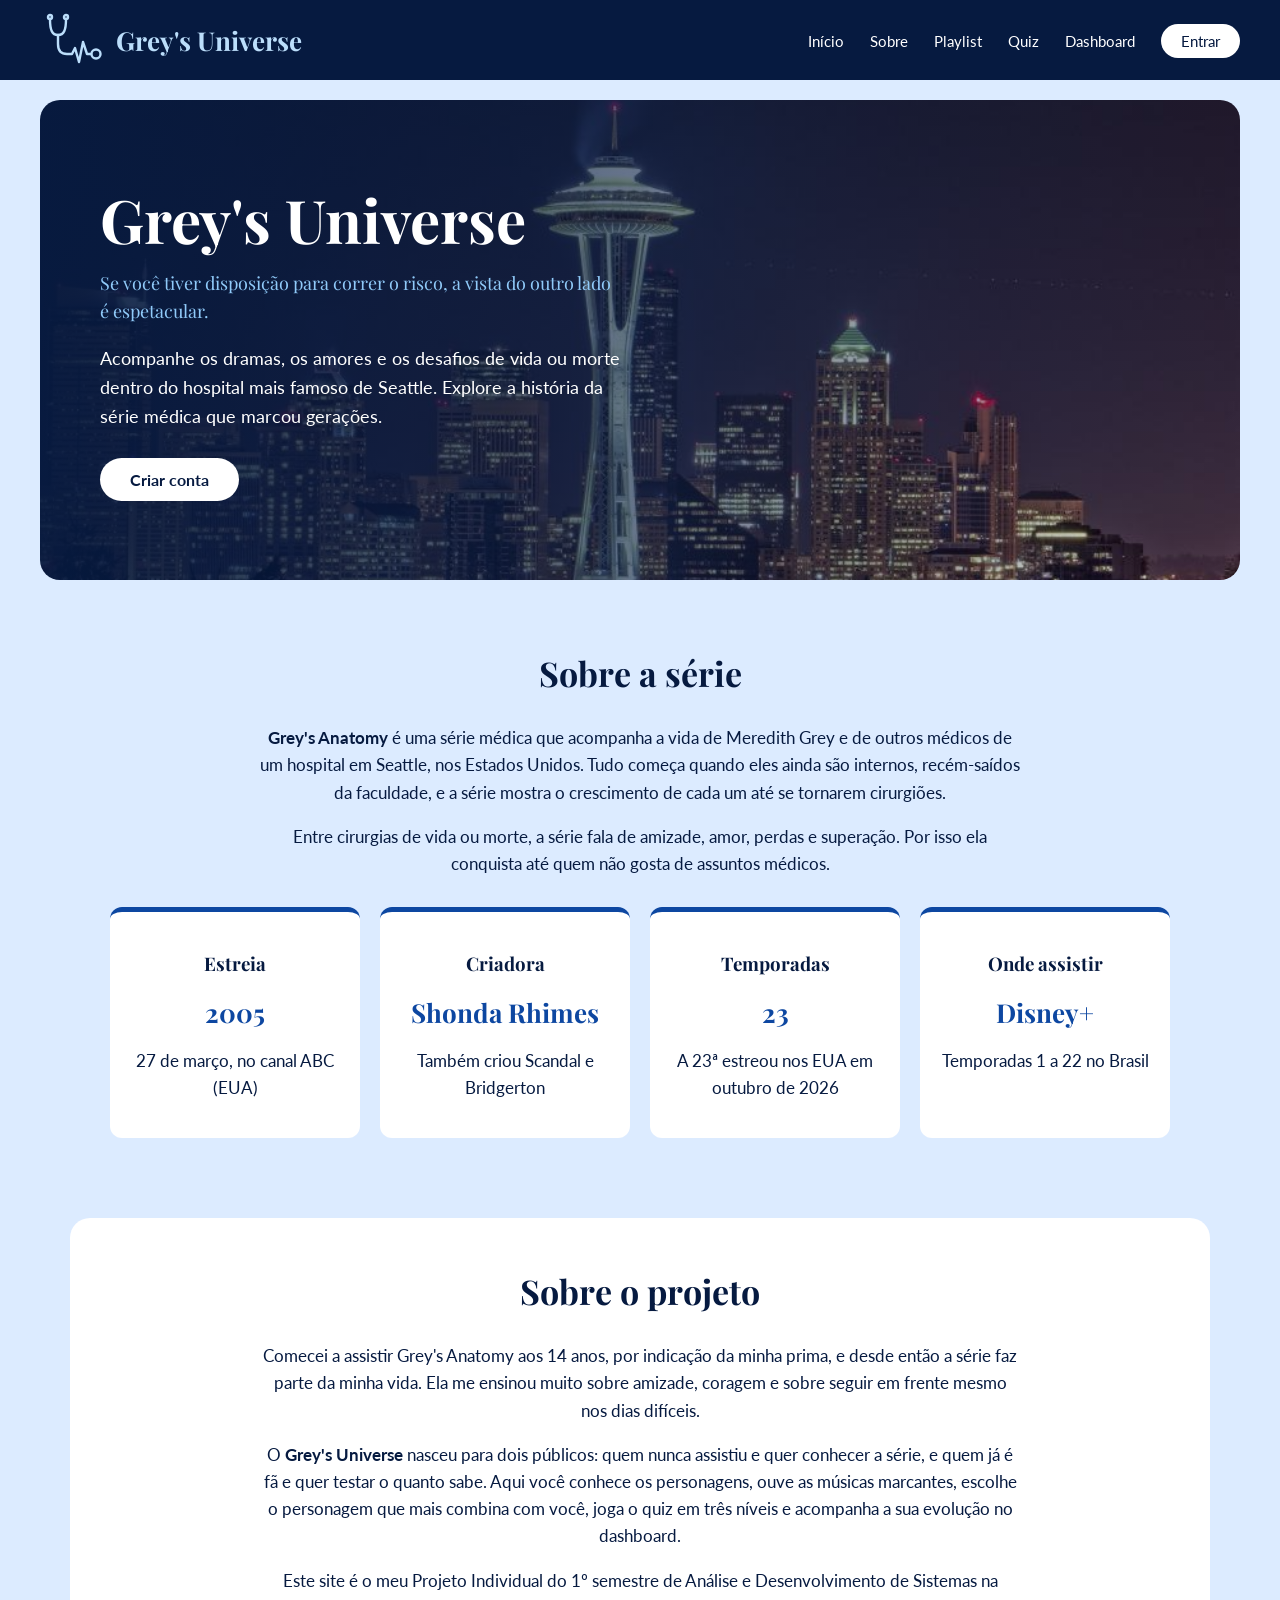
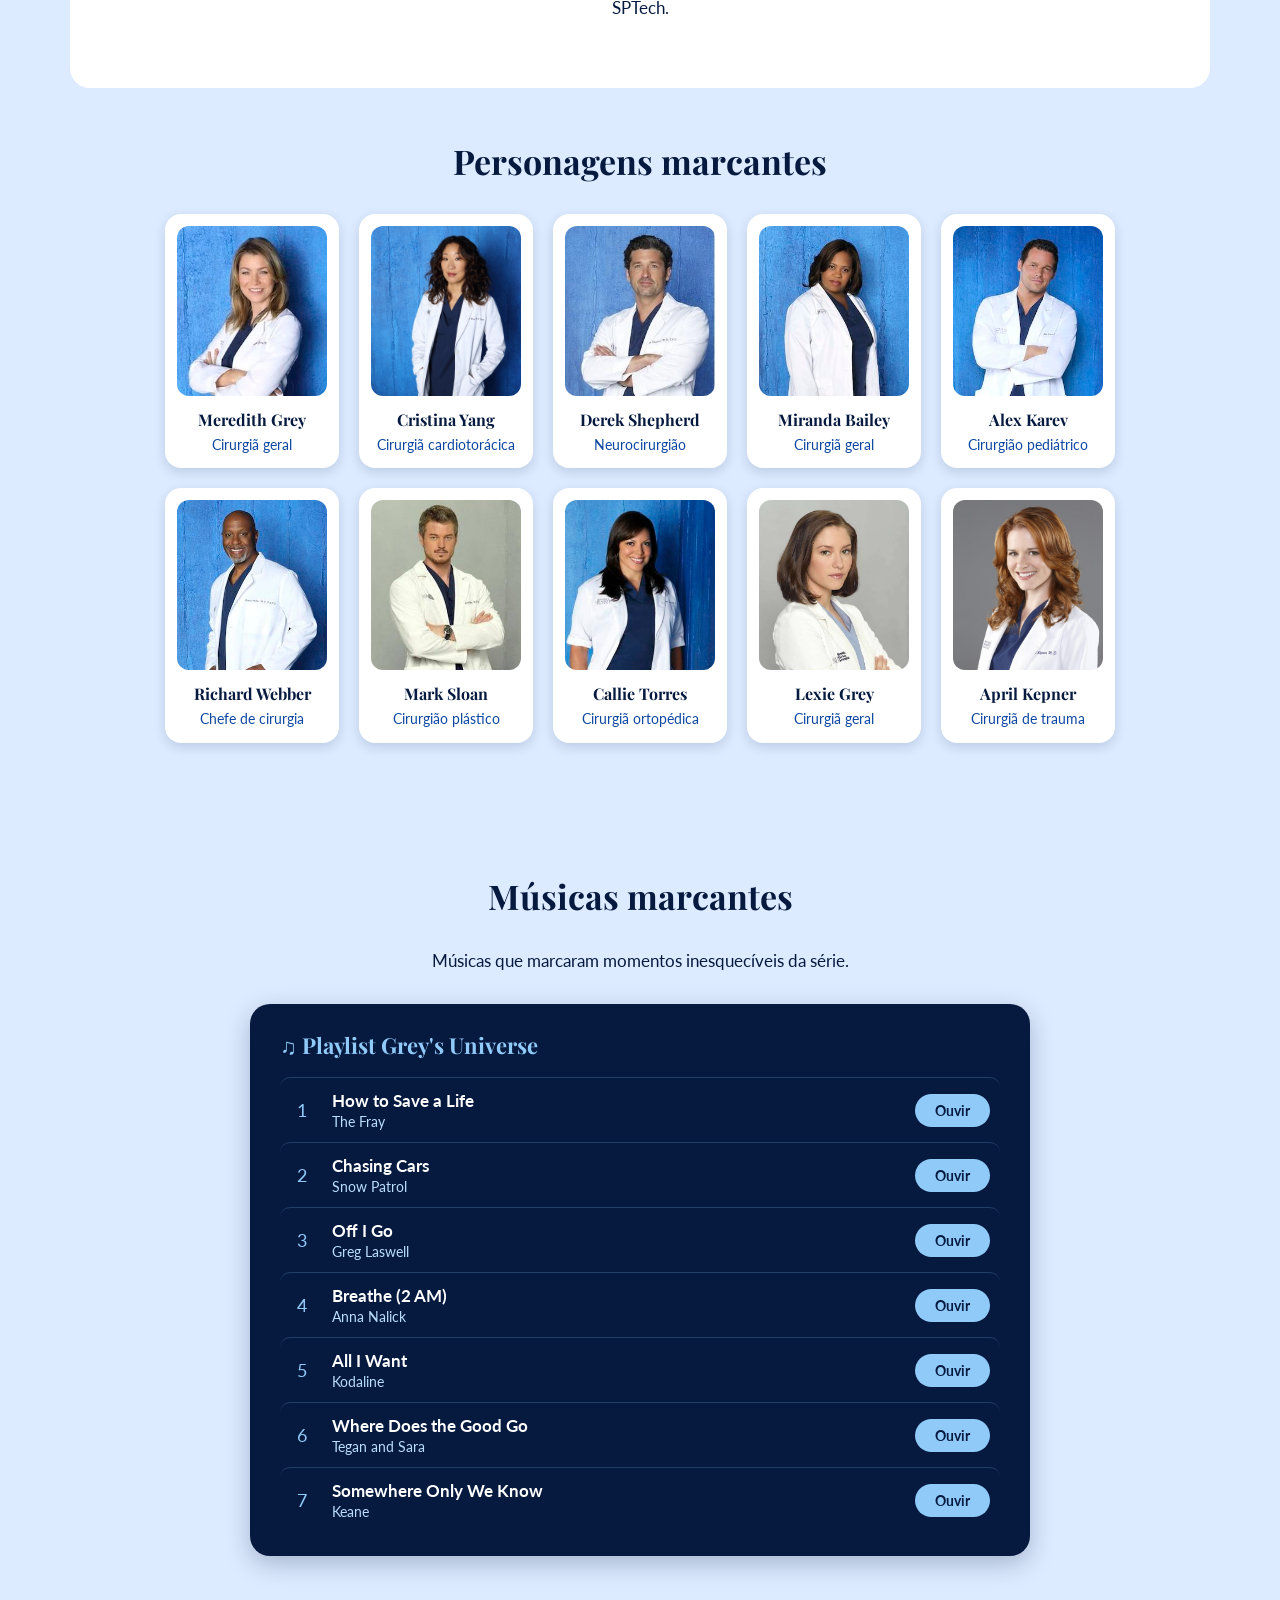
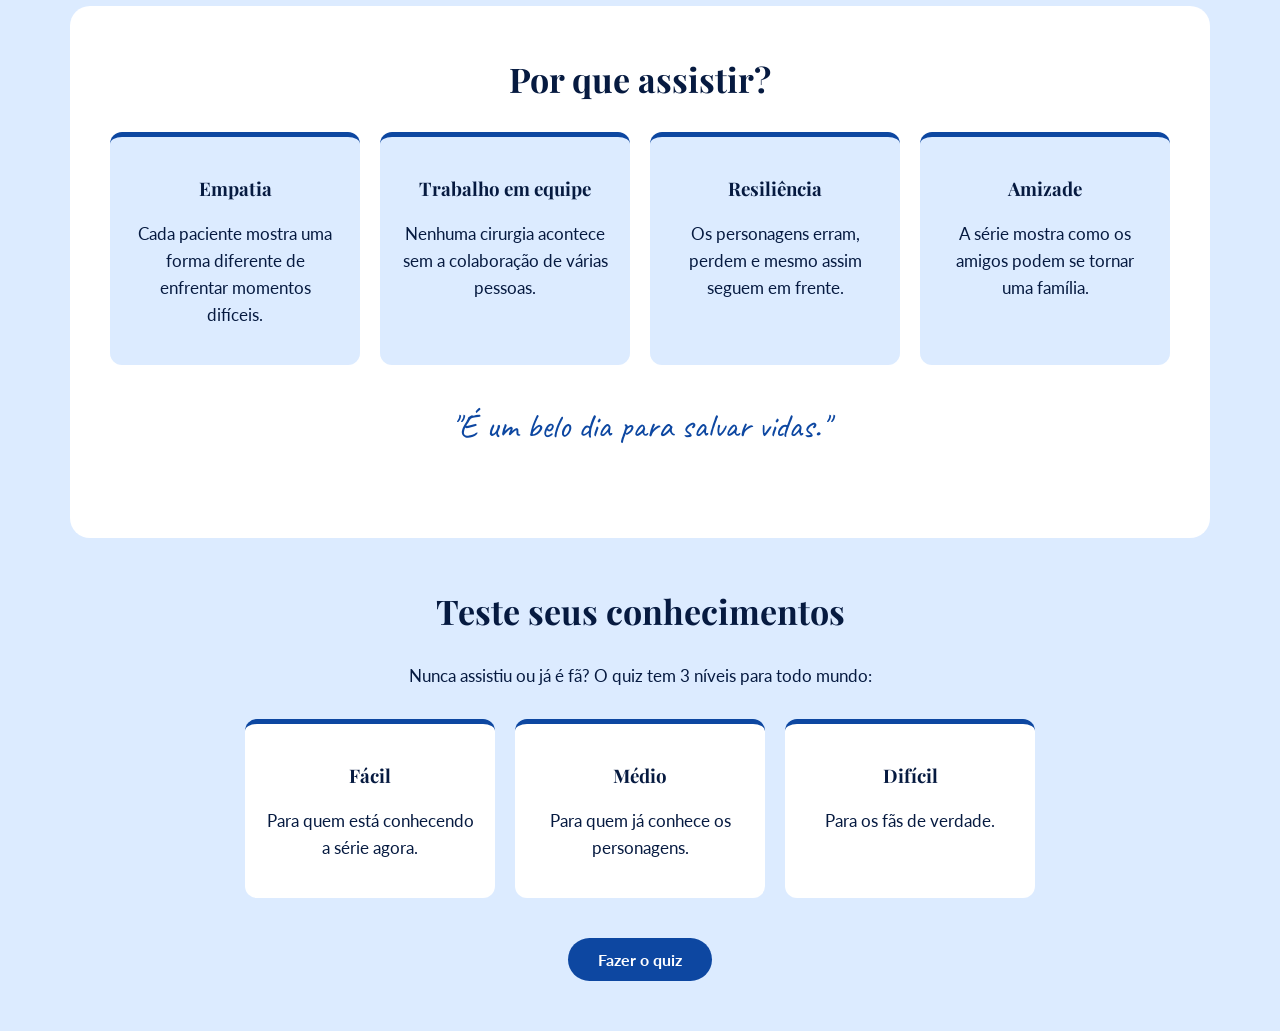
==== commit 2b1d4600: "Sobre na Home, login leva para a Home e remoção de Curiosidades" ====
--- a/front/index.html
+++ b/front/index.html
@@ -30,8 +30,8 @@
         </a>
         <div class="menu-links">
             <a href="index.html">Início</a>
-            <a href="sobre.html">Sobre</a>
-            <a href="curiosidades.html">Curiosidades</a>
+            <a href="index.html#sobre">Sobre</a>
+            
             <a href="index.html#musicas">Playlist</a>
             <a href="quiz.html">Quiz</a>
             <a href="dashboard.html">Dashboard</a>
@@ -48,6 +48,67 @@
                 Acompanhe os dramas, os amores e os desafios de vida ou morte dentro do hospital mais famoso de Seattle. Explore a história da série médica que marcou gerações.
             </p>
             <a href="cadastro.html" class="botao">Criar conta</a>
+        </div>
+    </div>
+    
+    <!-- SOBRE -->
+    <div class="secao" id="sobre">
+        <h2>Sobre a série</h2>
+        <div class="texto-sobre">
+            <p>
+                <b>Grey's Anatomy</b> é uma série médica que acompanha a vida de Meredith Grey e de outros
+                médicos de um hospital em Seattle, nos Estados Unidos. Tudo começa quando eles ainda são
+                internos, recém-saídos da faculdade, e a série mostra o crescimento de cada um até se tornarem
+                cirurgiões.
+            </p>
+            <p>
+                Entre cirurgias de vida ou morte, a série fala de amizade, amor, perdas e superação.
+                Por isso ela conquista até quem não gosta de assuntos médicos.
+            </p>
+        </div>
+
+        <div class="cartoes">
+            <div class="cartao cartao-ficha">
+                <h3>Estreia</h3>
+                <strong>2005</strong>
+                <p>27 de março, no canal ABC (EUA)</p>
+            </div>
+            <div class="cartao cartao-ficha">
+                <h3>Criadora</h3>
+                <strong>Shonda Rhimes</strong>
+                <p>Também criou Scandal e Bridgerton</p>
+            </div>
+            <div class="cartao cartao-ficha">
+                <h3>Temporadas</h3>
+                <strong>23</strong>
+                <p>A 23ª estreou nos EUA em outubro de 2026</p>
+            </div>
+            <div class="cartao cartao-ficha">
+                <h3>Onde assistir</h3>
+                <strong>Disney+</strong>
+                <p>Temporadas 1 a 22 no Brasil</p>
+            </div>
+        </div>
+    </div>
+
+    <div class="secao secao-clara">
+        <h2>Sobre o projeto</h2>
+        <div class="texto-sobre">
+            <p>
+                Comecei a assistir Grey's Anatomy aos 14 anos, por indicação da minha prima, e desde então
+                a série faz parte da minha vida. Ela me ensinou muito sobre amizade, coragem e sobre
+                seguir em frente mesmo nos dias difíceis.
+            </p>
+            <p>
+                O <b>Grey's Universe</b> nasceu para dois públicos: quem nunca assistiu e quer conhecer
+                a série, e quem já é fã e quer testar o quanto sabe. Aqui você conhece os personagens,
+                ouve as músicas marcantes, escolhe o personagem que mais combina com você, joga o quiz
+                em três níveis e acompanha a sua evolução no dashboard.
+            </p>
+            <p>
+                Este site é o meu Projeto Individual do 1º semestre de Análise e Desenvolvimento de
+                Sistemas na SPTech.
+            </p>
         </div>
     </div>
 
--- a/front/css/style.css
+++ b/front/css/style.css
@@ -774,4 +774,20 @@
     color: #90CAF9;
     margin-left: 22px;
     font-size: 15px;
+}
+
+/* =========================================
+   PÁGINA SOBRE
+   ========================================= */
+.texto-sobre {
+    max-width: 760px;
+    margin: 0 auto;
+}
+
+.cartao-ficha strong {
+    display: block;
+    font-family: 'Playfair Display', Georgia, serif;
+    font-size: 26px;
+    color: #0D47A1;
+    margin: 6px 0;
 }
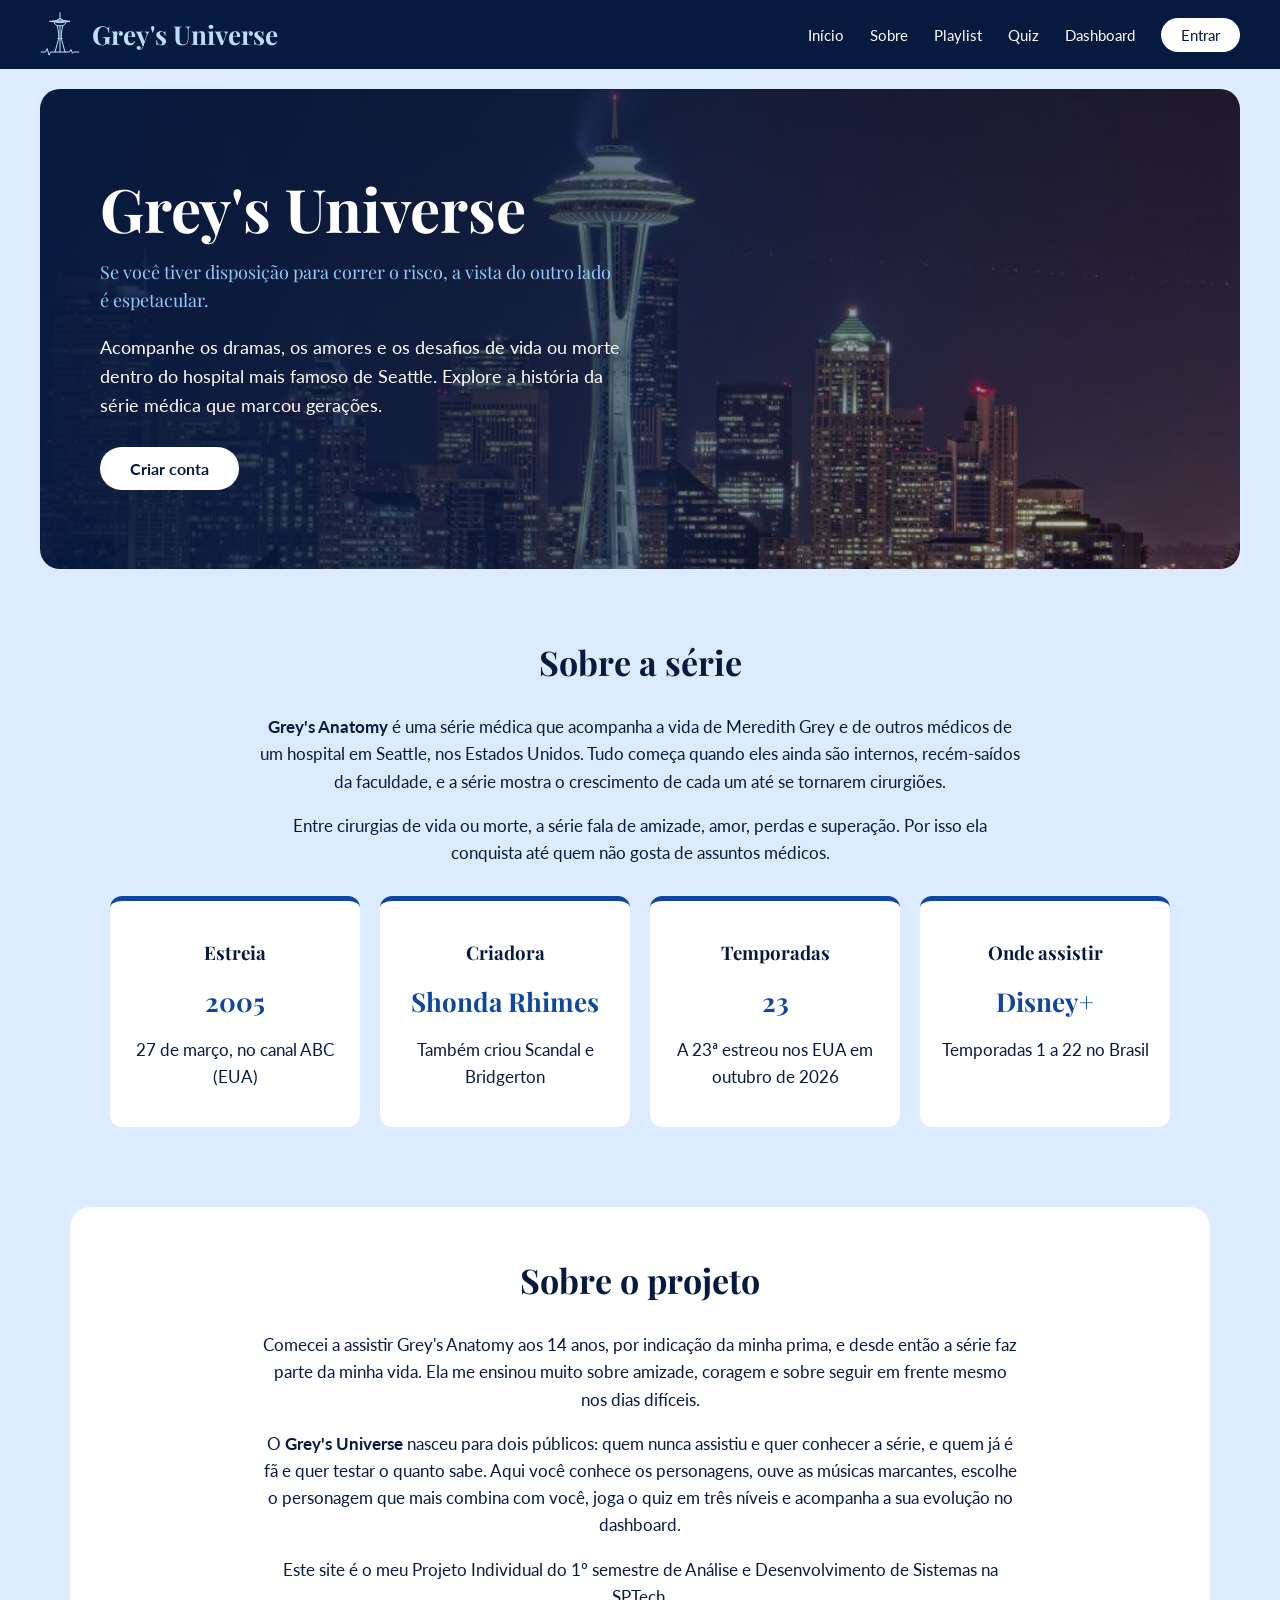
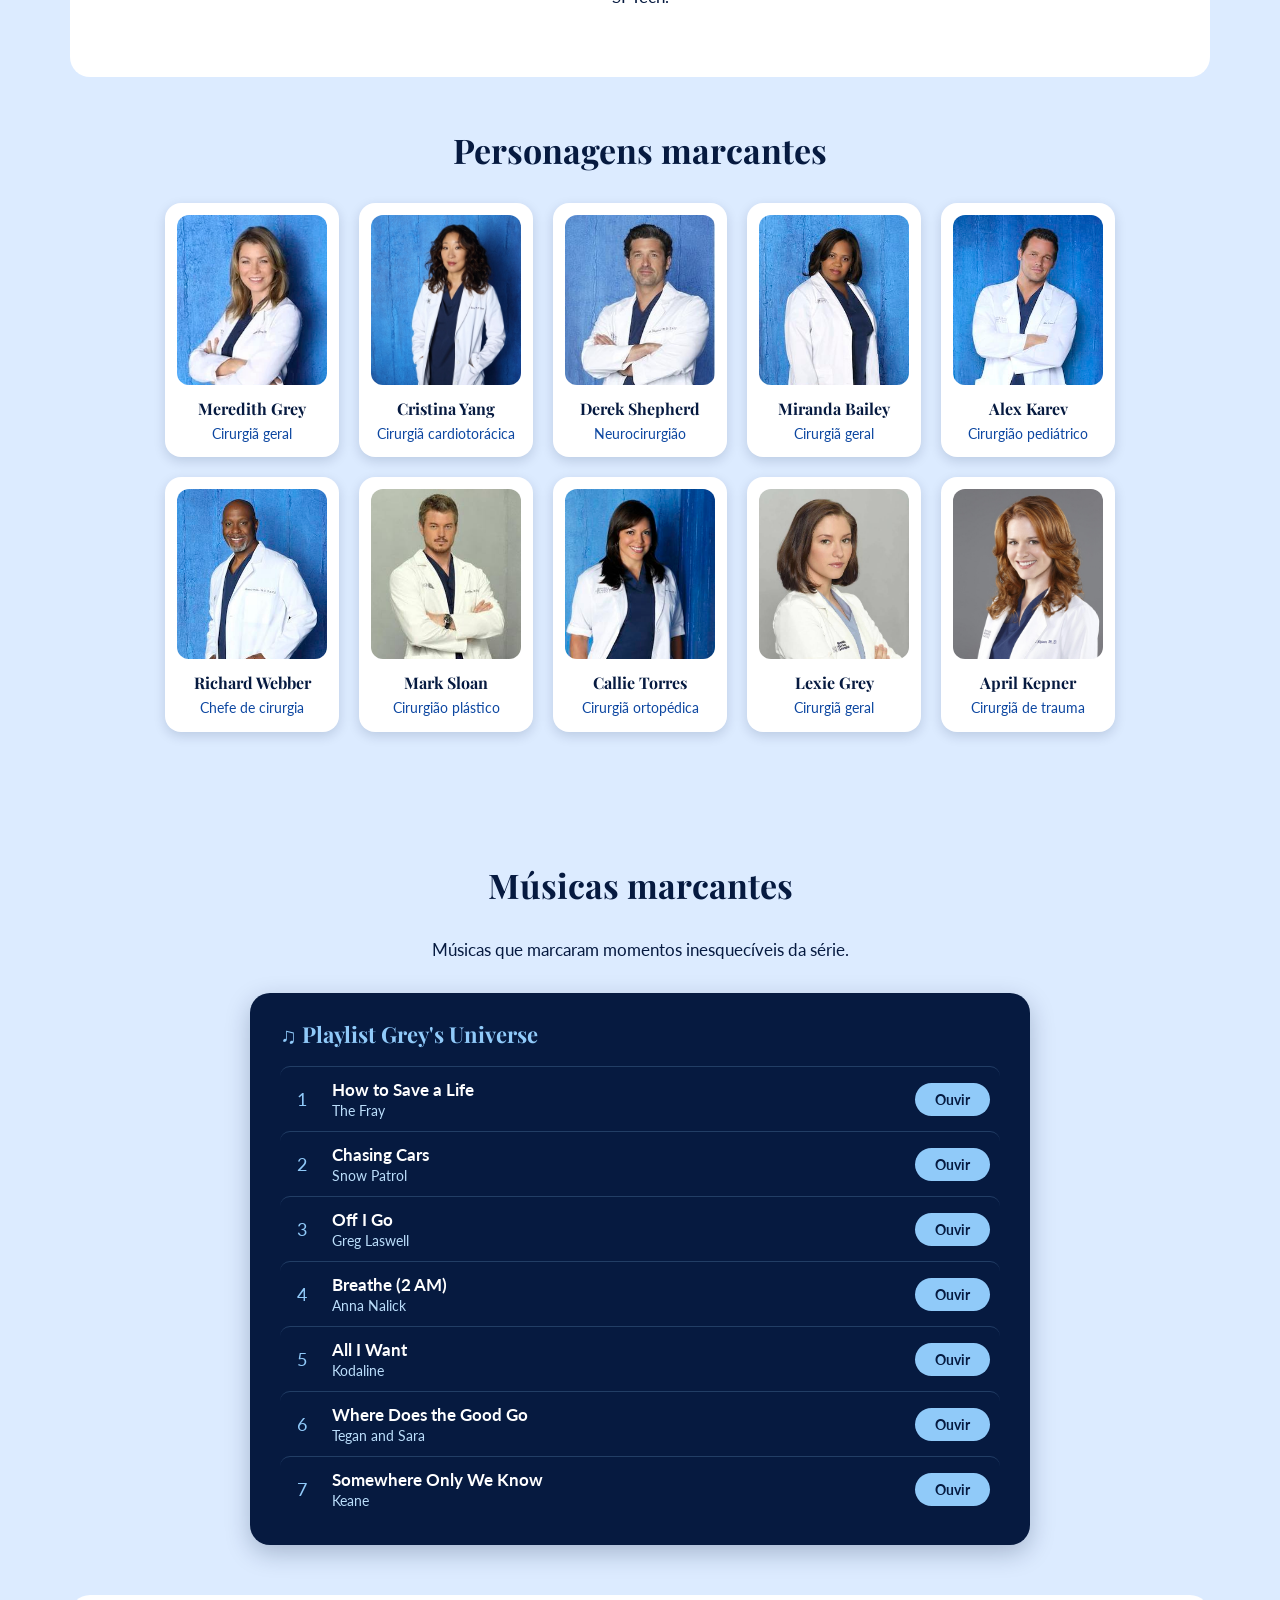
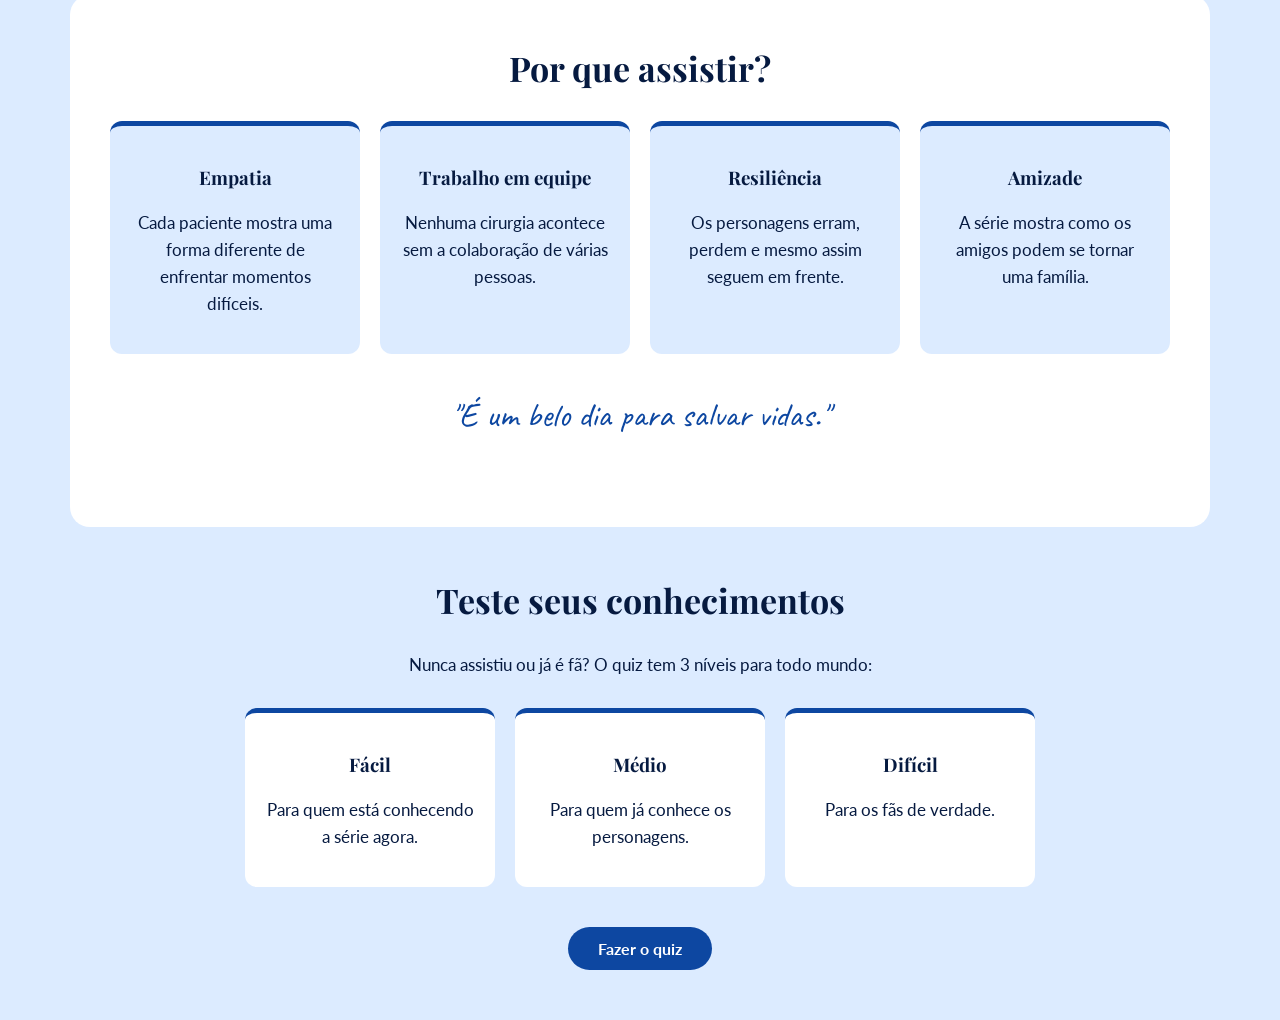
==== commit cc1cece7: "front: troca a logo pela Space Needle" ====
--- a/front/index.html
+++ b/front/index.html
@@ -19,13 +19,7 @@
     <!-- MENU -->
     <div class="menu">
         <a href="index.html" class="logo">
-            <svg class="logo-icone" viewBox="0 0 64 56">
-                <circle cx="10" cy="5" r="2" />
-                <circle cx="26" cy="5" r="2" />
-                <path d="M10 7 C10 18 12 23 18 23 C24 23 26 18 26 7" />
-                <path d="M18 23 V32 Q18 42 27 42 H32 L35 36 L39 50 L43 30 L47 42 H51" />
-                <circle cx="56" cy="42" r="4.5" />
-            </svg>
+            <svg class="logo-icone" viewBox="0 0 64 72"><path d="M32 1 V11"/><path d="M28 12 Q32 8.5 36 12"/><path d="M16 15 Q32 10.5 48 15 Q32 19.5 16 15 Z"/><path d="M19 15 H45"/><path d="M23 18.2 L27.5 22 H36.5 L41 18.2"/><path d="M27.5 22 Q31 36 29.5 44 L24 64"/><path d="M36.5 22 Q33 36 34.5 44 L40 64"/><path d="M32 22 V64"/><path d="M28.6 42.5 Q32 44 35.4 42.5"/><path d="M2 64 H9 L11.5 58.5 L14.5 69 L17 64 H47 L49.5 60 L52 66 L54 64 H62"/></svg>
             Grey's Universe
         </a>
         <div class="menu-links">
--- a/front/css/style.css
+++ b/front/css/style.css
@@ -40,22 +40,16 @@
 }
 
 .logo-icone {
-    width: 64px;
-    height: 56px;
+    width: 40px;
+    height: 45px;
 }
 
 .logo-icone path {
     fill: none;
     stroke: #BBDEFB;
-    stroke-width: 2.4;
+    stroke-width: 1.6;
     stroke-linecap: round;
     stroke-linejoin: round;
-}
-
-.logo-icone circle {
-    fill: #061A40;
-    stroke: #BBDEFB;
-    stroke-width: 2.4;
 }
 
 .menu-links a {
@@ -495,6 +489,15 @@
     color: #FFFFFF;
 }
 
+/* nível travado: cinza e sem clique */
+.botao-nivel.bloqueado,
+.botao-nivel.bloqueado:hover {
+    background-color: #EEF1F5;
+    border-color: #D5DAE1;
+    color: #9AA6B8;
+    cursor: not-allowed;
+}
+
 /* alternativas */
 .alternativa {
     display: flex;
@@ -526,6 +529,19 @@
 .alternativa:has(input:checked) {
     background-color: #BBDEFB;
     border-color: #0D47A1;
+}
+
+/* correção: alternativa certa (verde) e errada (vermelha) */
+.caixa-quiz .alternativa.certa {
+    background-color: #E3F5E9;
+    border-color: #2E9E5B;
+    cursor: default;
+}
+
+.caixa-quiz .alternativa.errada {
+    background-color: #FDECEC;
+    border-color: #C62828;
+    cursor: default;
 }
 
 /* botões dentro do quiz */
@@ -790,4 +806,52 @@
     font-size: 26px;
     color: #0D47A1;
     margin: 6px 0;
+}
+
+/* =========================================
+   DASHBOARD – PERSONAGEM ESCOLHIDO
+   ========================================= */
+.dash-personagem {
+    display: flex;
+    align-items: center;
+    gap: 22px;
+    background-color: #FFFFFF;
+    border-radius: 14px;
+    padding: 18px 24px;
+    margin-bottom: 18px;
+    box-shadow: 0 4px 14px rgba(6, 26, 64, 0.08);
+}
+
+.dash-personagem img {
+    width: 96px;
+    height: 96px;
+    border-radius: 50%;
+    object-fit: cover;
+    object-position: center top;
+    border: 3px solid #90CAF9;
+}
+
+.dash-personagem small {
+    display: block;
+    font-size: 13px;
+    text-transform: uppercase;
+    letter-spacing: 1px;
+    color: #0D47A1;
+}
+
+.dash-personagem h3 {
+    font-size: 24px;
+    color: #061A40;
+    margin: 4px 0;
+}
+
+.dash-personagem p {
+    font-size: 14px;
+    color: #3A4A6A;
+    margin: 0 0 8px 0;
+}
+
+.dash-personagem .botao {
+    padding: 8px 22px;
+    font-size: 14px;
 }
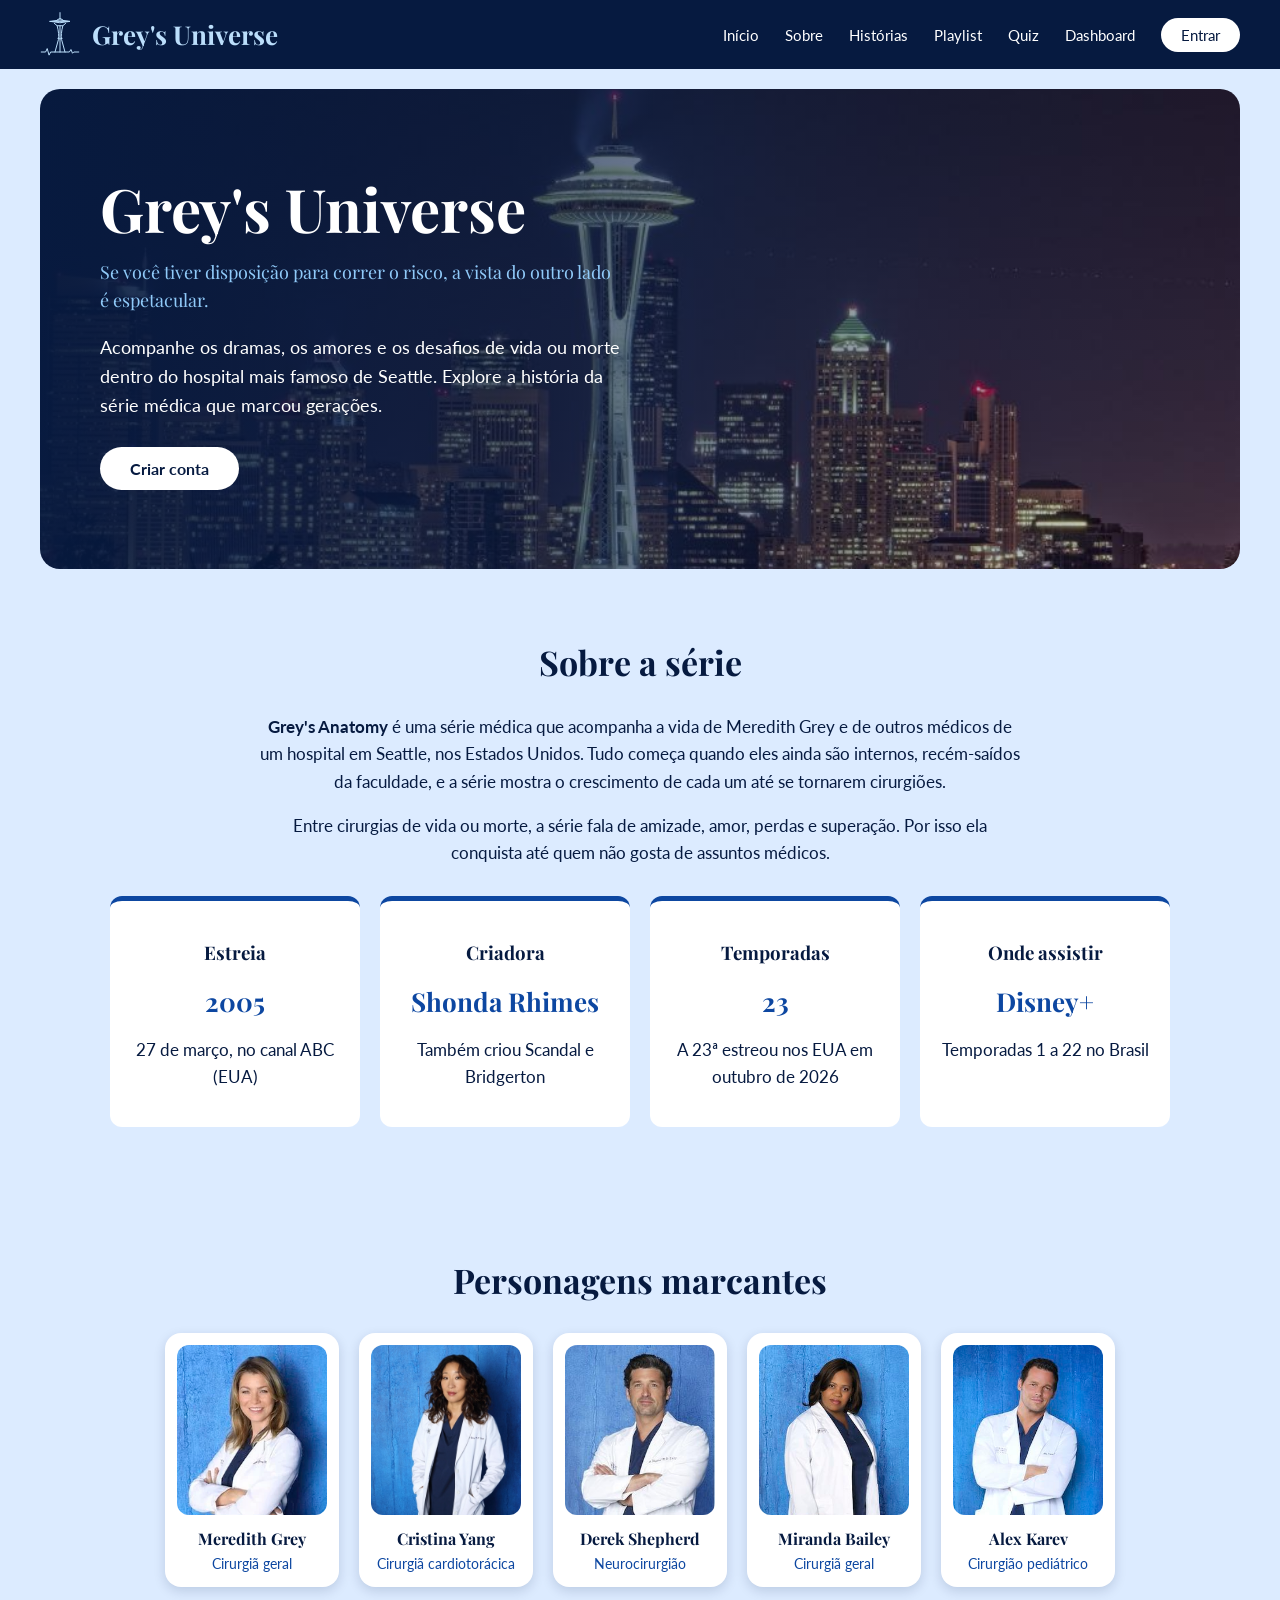
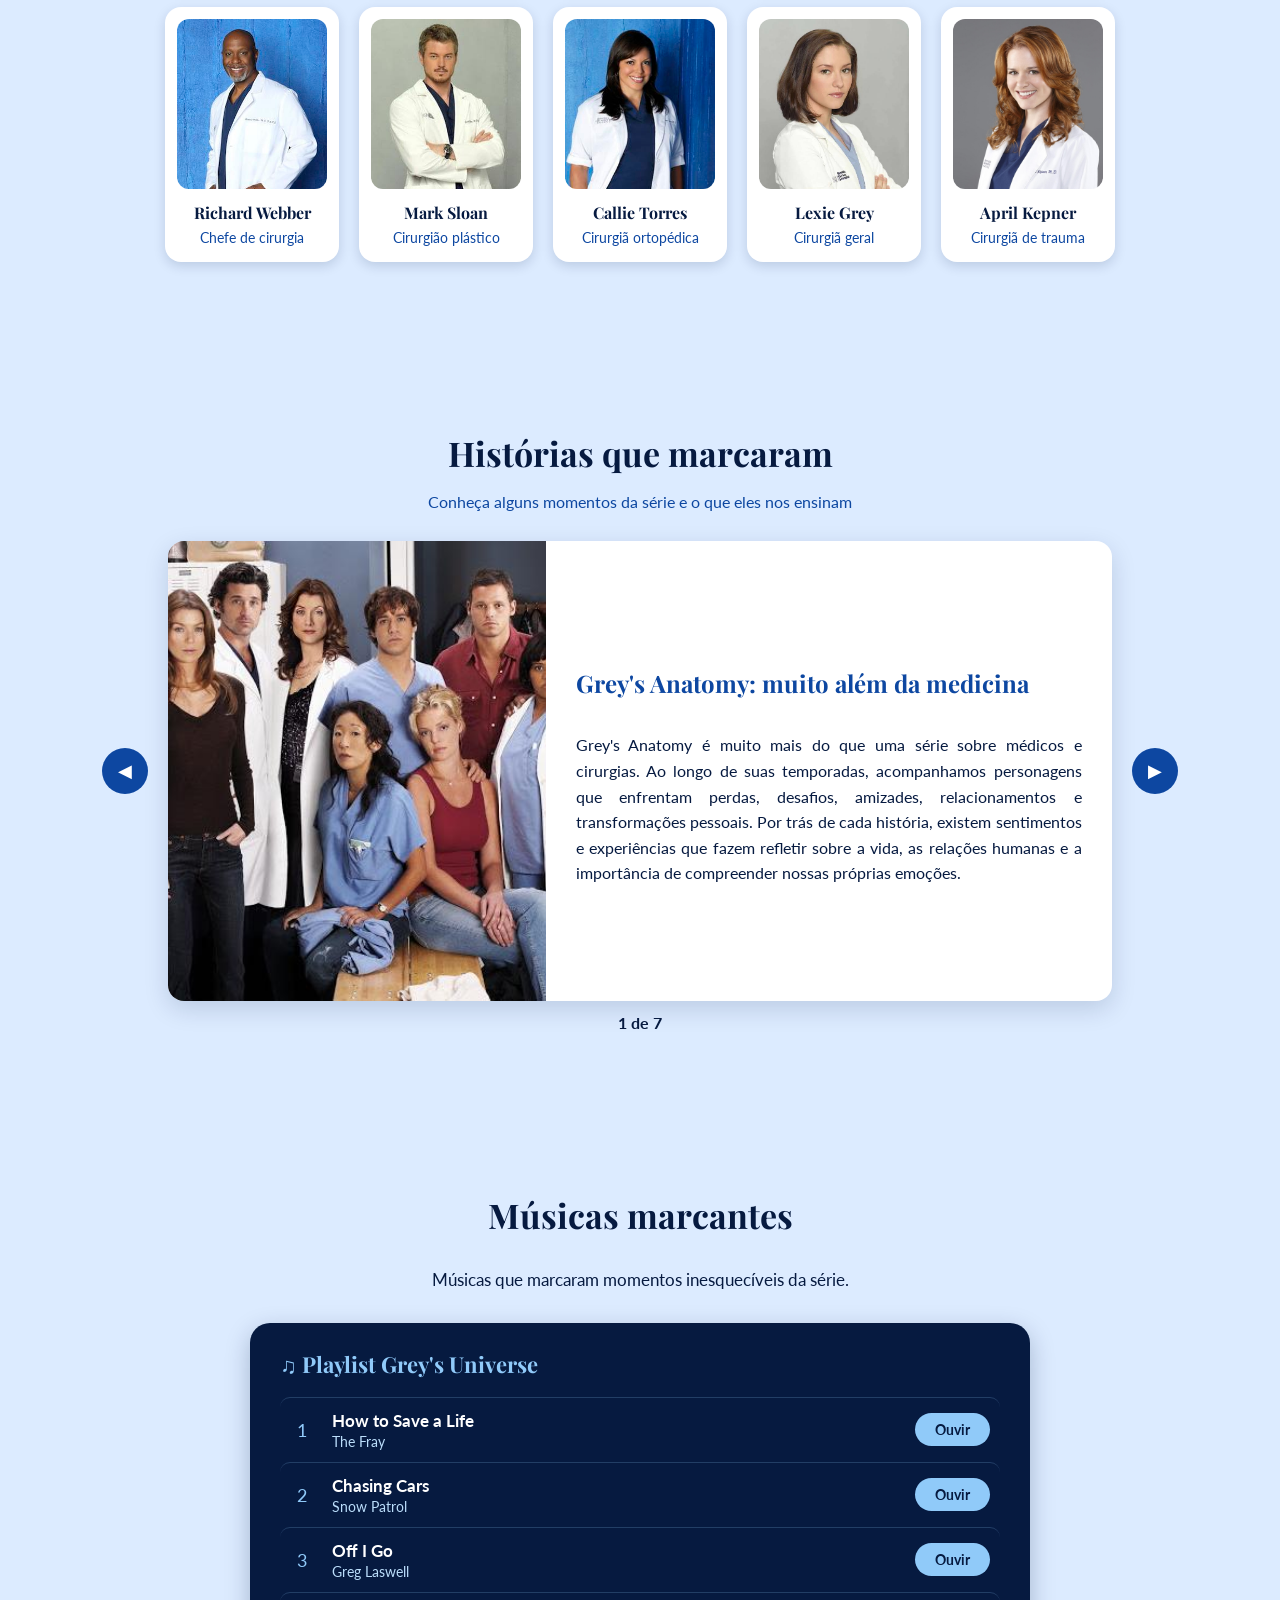
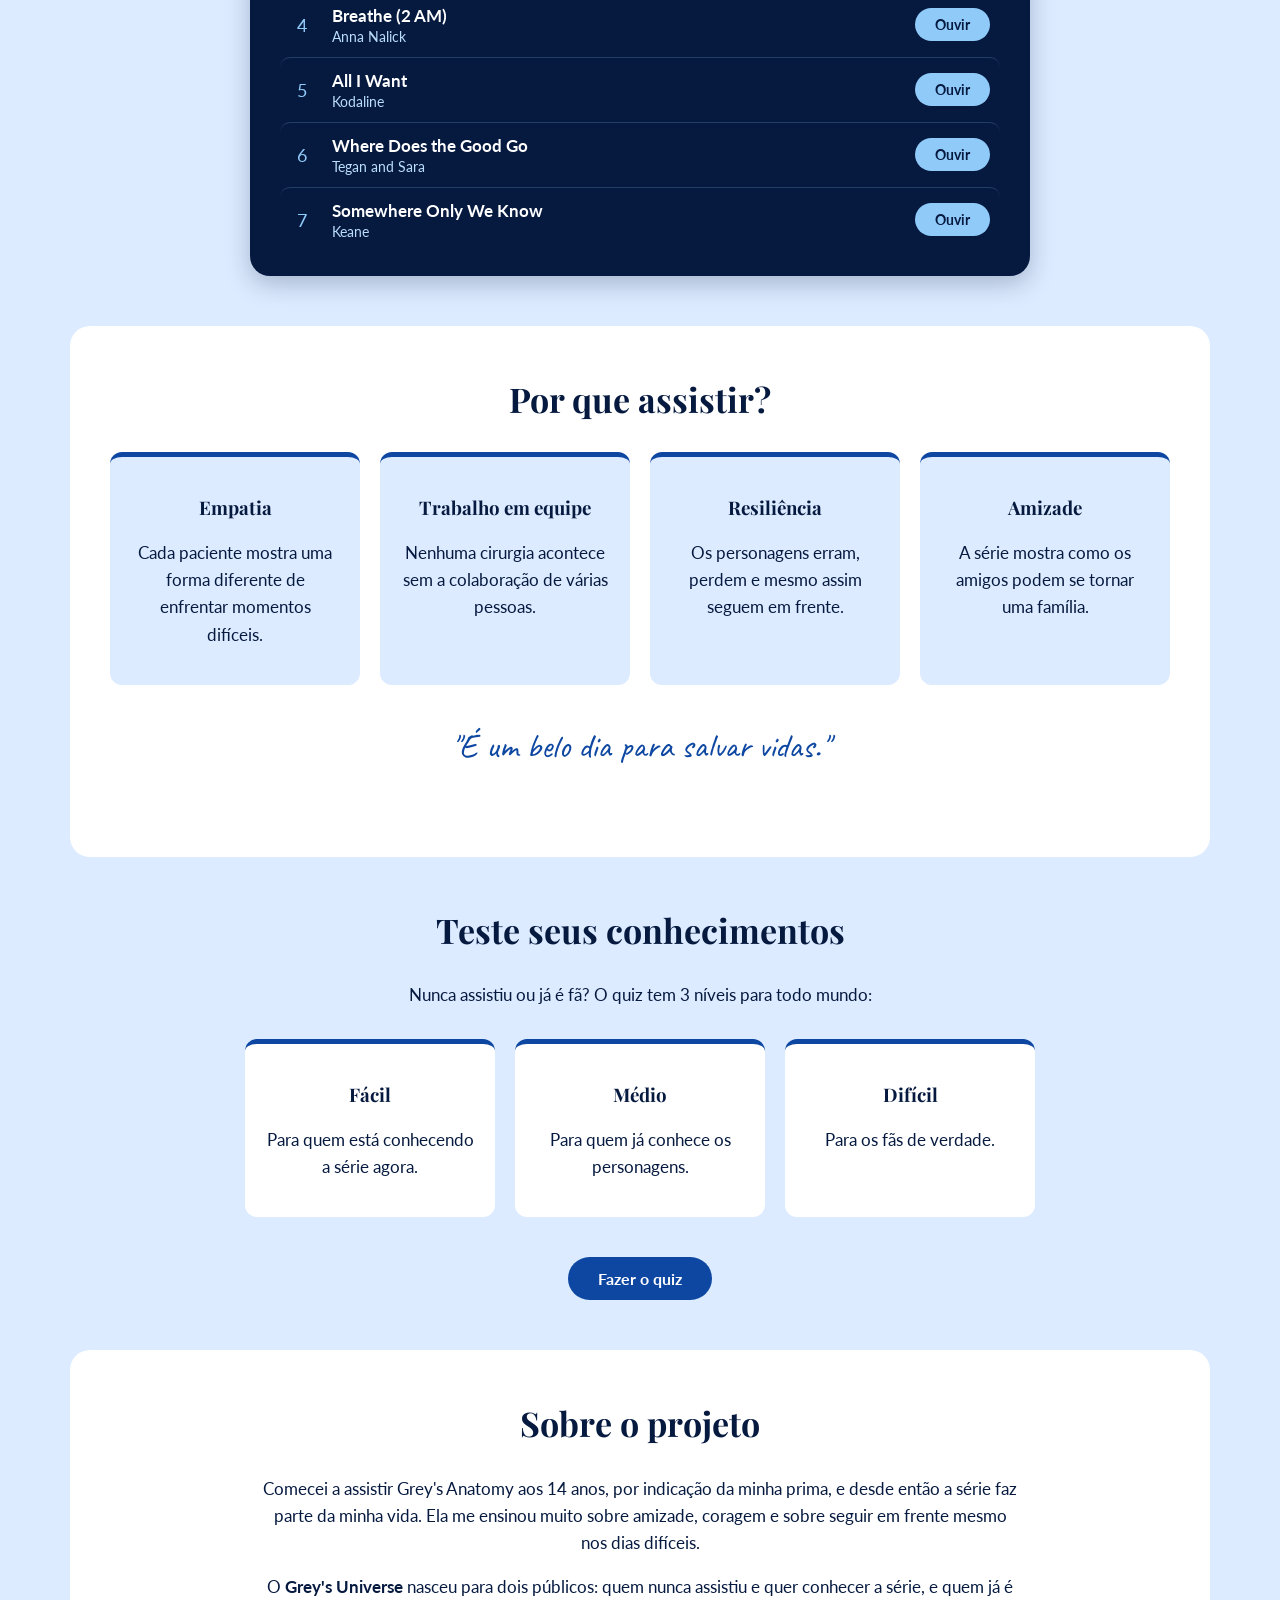
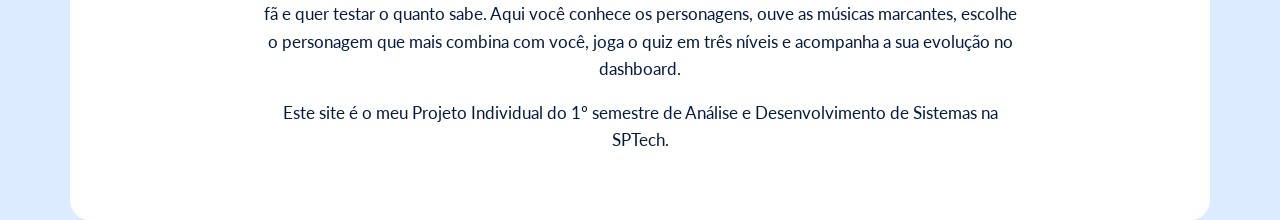
==== commit b3c224e8: "front: carrossel de historias, nova ordem da Home e link no menu" ====
--- a/front/index.html
+++ b/front/index.html
@@ -24,7 +24,7 @@
         </a>
         <div class="menu-links">
             <a href="index.html">Início</a>
-            <a href="index.html#sobre">Sobre</a>
+            <a href="index.html#sobre">Sobre</a> <a href="index.html#historias">Histórias</a>
             
             <a href="index.html#musicas">Playlist</a>
             <a href="quiz.html">Quiz</a>
@@ -85,27 +85,6 @@
         </div>
     </div>
 
-    <div class="secao secao-clara">
-        <h2>Sobre o projeto</h2>
-        <div class="texto-sobre">
-            <p>
-                Comecei a assistir Grey's Anatomy aos 14 anos, por indicação da minha prima, e desde então
-                a série faz parte da minha vida. Ela me ensinou muito sobre amizade, coragem e sobre
-                seguir em frente mesmo nos dias difíceis.
-            </p>
-            <p>
-                O <b>Grey's Universe</b> nasceu para dois públicos: quem nunca assistiu e quer conhecer
-                a série, e quem já é fã e quer testar o quanto sabe. Aqui você conhece os personagens,
-                ouve as músicas marcantes, escolhe o personagem que mais combina com você, joga o quiz
-                em três níveis e acompanha a sua evolução no dashboard.
-            </p>
-            <p>
-                Este site é o meu Projeto Individual do 1º semestre de Análise e Desenvolvimento de
-                Sistemas na SPTech.
-            </p>
-        </div>
-    </div>
-
     <!-- 2. PERSONAGENS -->
     <div class="secao">
         <h2>Personagens marcantes</h2>
@@ -162,6 +141,22 @@
             </div>
         </div>
     </div>
+
+    <!-- HISTÓRIAS QUE MARCARAM (carrossel) -->
+    <section class="secao-historias" id="historias">
+        <h2 class="historias-titulo">Histórias que marcaram</h2>
+        <p class="historias-subtitulo">Conheça alguns momentos da série e o que eles nos ensinam</p>
+
+        <div class="carrossel-area">
+            <button class="botao-seta" onclick="historiaAnterior()">&#9664;</button>
+            <div class="carrossel" id="div_historia"></div>
+            <button class="botao-seta" onclick="proximaHistoria()">&#9654;</button>
+        </div>
+
+        <div class="carrossel-rodape">
+            <span class="contador" id="span_contador"></span>
+        </div>
+    </section>
 
     <!-- MÚSICAS MARCANTES -->
     <div class="secao" id="musicas">
@@ -271,6 +266,28 @@
             </div>
         </div>
         <a href="quiz.html" class="botao">Fazer o quiz</a>
+    </div>
+
+    <!-- 5. SOBRE O PROJETO -->
+    <div class="secao secao-clara">
+        <h2>Sobre o projeto</h2>
+        <div class="texto-sobre">
+            <p>
+                Comecei a assistir Grey's Anatomy aos 14 anos, por indicação da minha prima, e desde então
+                a série faz parte da minha vida. Ela me ensinou muito sobre amizade, coragem e sobre
+                seguir em frente mesmo nos dias difíceis.
+            </p>
+            <p>
+                O <b>Grey's Universe</b> nasceu para dois públicos: quem nunca assistiu e quer conhecer
+                a série, e quem já é fã e quer testar o quanto sabe. Aqui você conhece os personagens,
+                ouve as músicas marcantes, escolhe o personagem que mais combina com você, joga o quiz
+                em três níveis e acompanha a sua evolução no dashboard.
+            </p>
+            <p>
+                Este site é o meu Projeto Individual do 1º semestre de Análise e Desenvolvimento de
+                Sistemas na SPTech.
+            </p>
+        </div>
     </div>
 
     <script>
@@ -299,6 +316,86 @@
             sessionStorage.clear();
             window.location = "index.html";
         }
+
+
+        // ===== CARROSSEL DE HISTÓRIAS =====
+        let titulosHistorias = [
+            "Grey's Anatomy: muito além da medicina",
+            "Meredith Grey e Cristina Yang — Uma amizade para a vida toda",
+            "O tiroteio no hospital — Até os mais fortes sentem medo",
+            "O acidente aéreo — Quando tudo muda em segundos",
+            "Meredith e Derek — Aprender a viver depois de uma despedida",
+            "April e Jackson — Cada pessoa sente a dor de uma maneira",
+            "Alex Karev — Nossas experiências não definem nosso futuro"
+        ];
+
+        let textosHistorias = [
+            "Grey's Anatomy é muito mais do que uma série sobre médicos e cirurgias. Ao longo de suas temporadas, acompanhamos personagens que enfrentam perdas, desafios, amizades, relacionamentos e transformações pessoais. Por trás de cada história, existem sentimentos e experiências que fazem refletir sobre a vida, as relações humanas e a importância de compreender nossas próprias emoções.",
+            "Em meio à competição e às dificuldades da residência médica, Meredith e Cristina constroem uma amizade baseada em confiança, lealdade e apoio. Mesmo com personalidades diferentes, tornam-se o porto seguro uma da outra. Sua história mostra que amizades verdadeiras não exigem perfeição, mas presença, compreensão e liberdade para crescer, mesmo quando os caminhos precisam se separar.",
+            "Um hospital, que deveria ser um lugar de segurança, transforma-se em cenário de terror quando um homem armado invade suas instalações. Médicos que estavam acostumados a salvar vidas precisam lutar pelas próprias. Depois do acontecimento, alguns personagens enfrentam traumas e dificuldades para retomar suas rotinas.",
+            "Um acidente aéreo muda completamente a vida de um grupo de médicos. Entre perdas irreparáveis, ferimentos e traumas, cada sobrevivente precisa encontrar uma maneira de continuar. Alguns perdem pessoas que amam, outros precisam reconstruir suas próprias vidas e aprender a conviver com uma realidade completamente diferente.",
+            "Meredith e Derek constroem uma história de amor marcada por desafios, conquistas e sonhos compartilhados. Porém, uma tragédia muda tudo quando Meredith perde a pessoa com quem imaginava passar o resto da vida. Sua trajetória mostra a dificuldade de enfrentar o luto e encontrar forças para continuar, especialmente quando existem filhos e uma vida inteira para reconstruir.",
+            "April e Jackson enfrentam uma das experiências mais dolorosas de suas vidas ao perderem seu filho, Samuel, pouco depois do nascimento. Apesar de compartilharem a mesma dor, os dois reagem de maneiras diferentes. Enquanto April busca conforto na fé e se afasta, Jackson sente necessidade de proximidade e diálogo. A dificuldade de compreender um ao outro acaba afetando o relacionamento.",
+            "Alex teve uma infância difícil, marcada por problemas familiares e responsabilidades que precisou assumir muito cedo. No início, demonstra ser uma pessoa arrogante e pouco aberta aos sentimentos, mas, ao longo da série, revela um lado sensível e cuidadoso, principalmente ao trabalhar com crianças. Sua trajetória mostra como experiências difíceis podem influenciar nossos comportamentos, mas não precisam determinar quem seremos."
+        ];
+
+        let licoesHistorias = [
+            "",
+            "Valorizar quem está ao nosso lado e entender que apoiar alguém também significa incentivar seus sonhos.",
+            "Ser forte não significa não sentir medo. Reconhecer nossas emoções e respeitar nossos limites também é uma forma de coragem.",
+            "A vida nem sempre segue nossos planos. Aprender a se adaptar às mudanças e valorizar as pessoas ao nosso redor é essencial.",
+            "Seguir em frente não significa esquecer alguém, mas aprender a continuar vivendo mesmo quando algo importante deixa de fazer parte da nossa rotina.",
+            "Nem todos enfrentam dificuldades da mesma maneira. Empatia significa respeitar sentimentos diferentes, ouvir e tentar compreender antes de julgar.",
+            "Amadurecer significa reconhecer nossos comportamentos, aprender com o passado e escolher quem queremos nos tornar."
+        ];
+
+        let fotosHistorias = [
+            "assets/imgs/elenco.jpg",
+            "assets/imgs/merEyang.jpg",
+            "assets/imgs/tiroteio.jpg",
+            "assets/imgs/aviao.jpg",
+            "assets/imgs/merEderik.jpg",
+            "assets/imgs/aprilEJack.jpg",
+            "assets/imgs/alex2.jpg"
+        ];
+
+        let historiaAtual = 0;
+
+        function mostrarHistoria() {
+            let blocoLicao = "";
+            if (licoesHistorias[historiaAtual] != "") {
+                blocoLicao = `<div class="licao"><strong>Lição:</strong> ${licoesHistorias[historiaAtual]}</div>`;
+            }
+
+            div_historia.innerHTML = `
+                <img class="carrossel-foto" src="${fotosHistorias[historiaAtual]}" alt="${titulosHistorias[historiaAtual]}">
+                <div class="carrossel-texto">
+                    <h3>${titulosHistorias[historiaAtual]}</h3>
+                    <p>${textosHistorias[historiaAtual]}</p>
+                    ${blocoLicao}
+                </div>
+            `;
+
+            span_contador.innerHTML = `${historiaAtual + 1} de ${titulosHistorias.length}`;
+        }
+
+        function proximaHistoria() {
+            historiaAtual = historiaAtual + 1;
+            if (historiaAtual == titulosHistorias.length) {
+                historiaAtual = 0;
+            }
+            mostrarHistoria();
+        }
+
+        function historiaAnterior() {
+            historiaAtual = historiaAtual - 1;
+            if (historiaAtual < 0) {
+                historiaAtual = titulosHistorias.length - 1;
+            }
+            mostrarHistoria();
+        }
+
+        mostrarHistoria();
     </script>
 
 </body>
--- a/front/css/style.css
+++ b/front/css/style.css
@@ -854,4 +854,112 @@
 .dash-personagem .botao {
     padding: 8px 22px;
     font-size: 14px;
+}
+
+/* ===== CARROSSEL DE HISTÓRIAS ===== */
+.secao-historias {
+    padding: 60px 8%;
+    background-color: #DCEBFF;
+    text-align: center;
+}
+
+.historias-titulo {
+    font-family: 'Playfair Display', serif;
+    font-size: 34px;
+    color: #061A40;
+    margin-bottom: 8px;
+}
+
+.historias-subtitulo {
+    font-family: 'Lato', sans-serif;
+    color: #0D47A1;
+    margin-bottom: 30px;
+}
+
+.carrossel {
+    display: flex;
+    gap: 30px;
+    max-width: 1000px;
+    margin: 0 auto;
+    background-color: white;
+    border-radius: 16px;
+    box-shadow: 0 8px 24px rgba(6, 26, 64, 0.15);
+    overflow: hidden;
+    text-align: left;
+    min-height: 460px;
+}
+
+.carrossel-foto {
+    width: 40%;
+    object-fit: cover;
+    flex-shrink: 0;
+}
+
+.carrossel-texto {
+    width: 60%;
+    padding: 30px 30px 30px 0;
+    font-family: 'Lato', sans-serif;
+    color: #061A40;
+    line-height: 1.6;
+    text-align: justify;
+    display: flex;
+    flex-direction: column;
+    justify-content: center;
+}
+
+.carrossel-texto h3 {
+    font-family: 'Playfair Display', serif;
+    font-size: 24px;
+    color: #0D47A1;
+    margin-bottom: 14px;
+    text-align: left;
+}
+
+.carrossel-texto ul {
+    margin: 10px 0 10px 20px;
+    text-align: left;
+}
+
+.licao {
+    margin-top: 16px;
+    padding: 12px 16px;
+    background-color: #DCEBFF;
+    border-left: 4px solid #0D47A1;
+    border-radius: 6px;
+    font-style: italic;
+    text-align: left;
+}
+
+.carrossel-area {
+    display: flex;
+    justify-content: center;
+    align-items: center;
+    gap: 20px;
+}
+
+.carrossel-rodape {
+    margin-top: 12px;
+    margin-bottom: 50px;
+}
+
+.botao-seta {
+    width: 46px;
+    height: 46px;
+    border: none;
+    border-radius: 50%;
+    background-color: #0D47A1;
+    color: white;
+    font-size: 18px;
+    cursor: pointer;
+    flex-shrink: 0;
+}
+
+.botao-seta:hover {
+    background-color: #061A40;
+}
+
+.contador {
+    font-family: 'Lato', sans-serif;
+    font-weight: bold;
+    color: #061A40;
 }
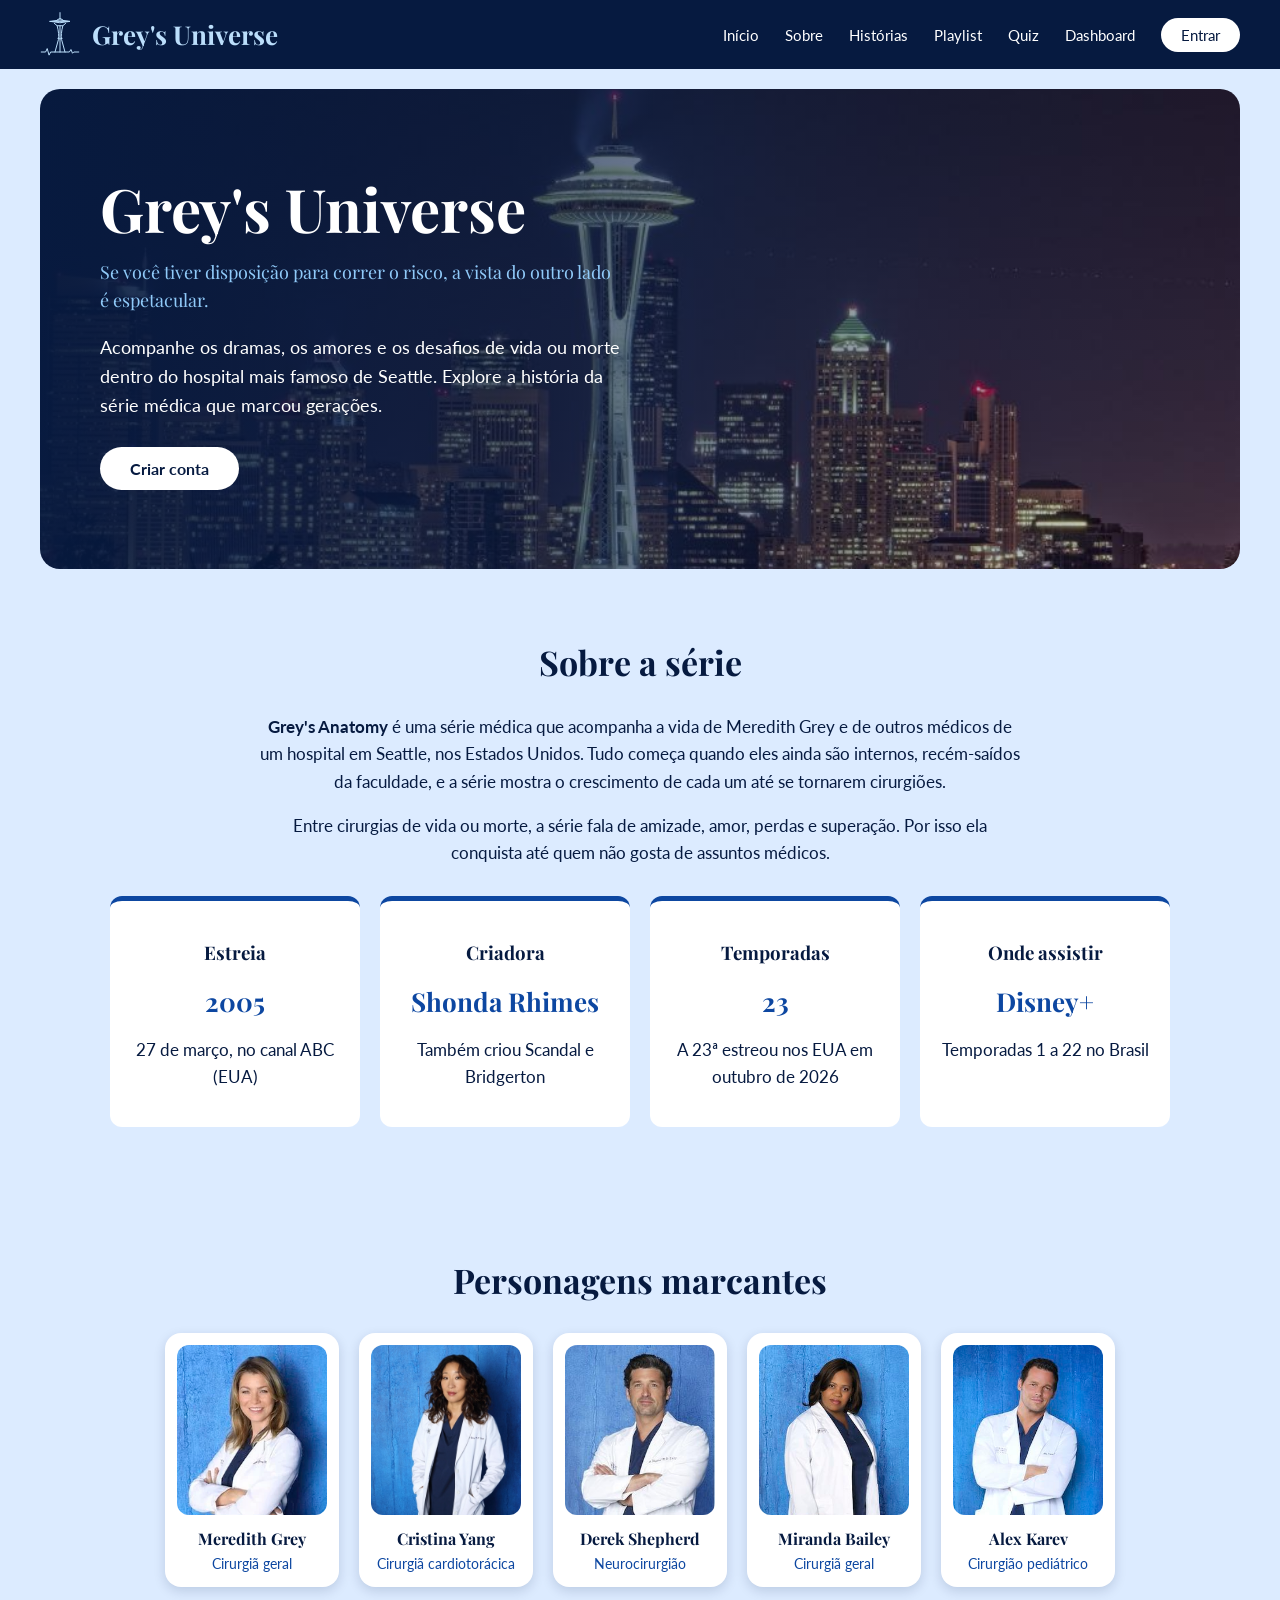
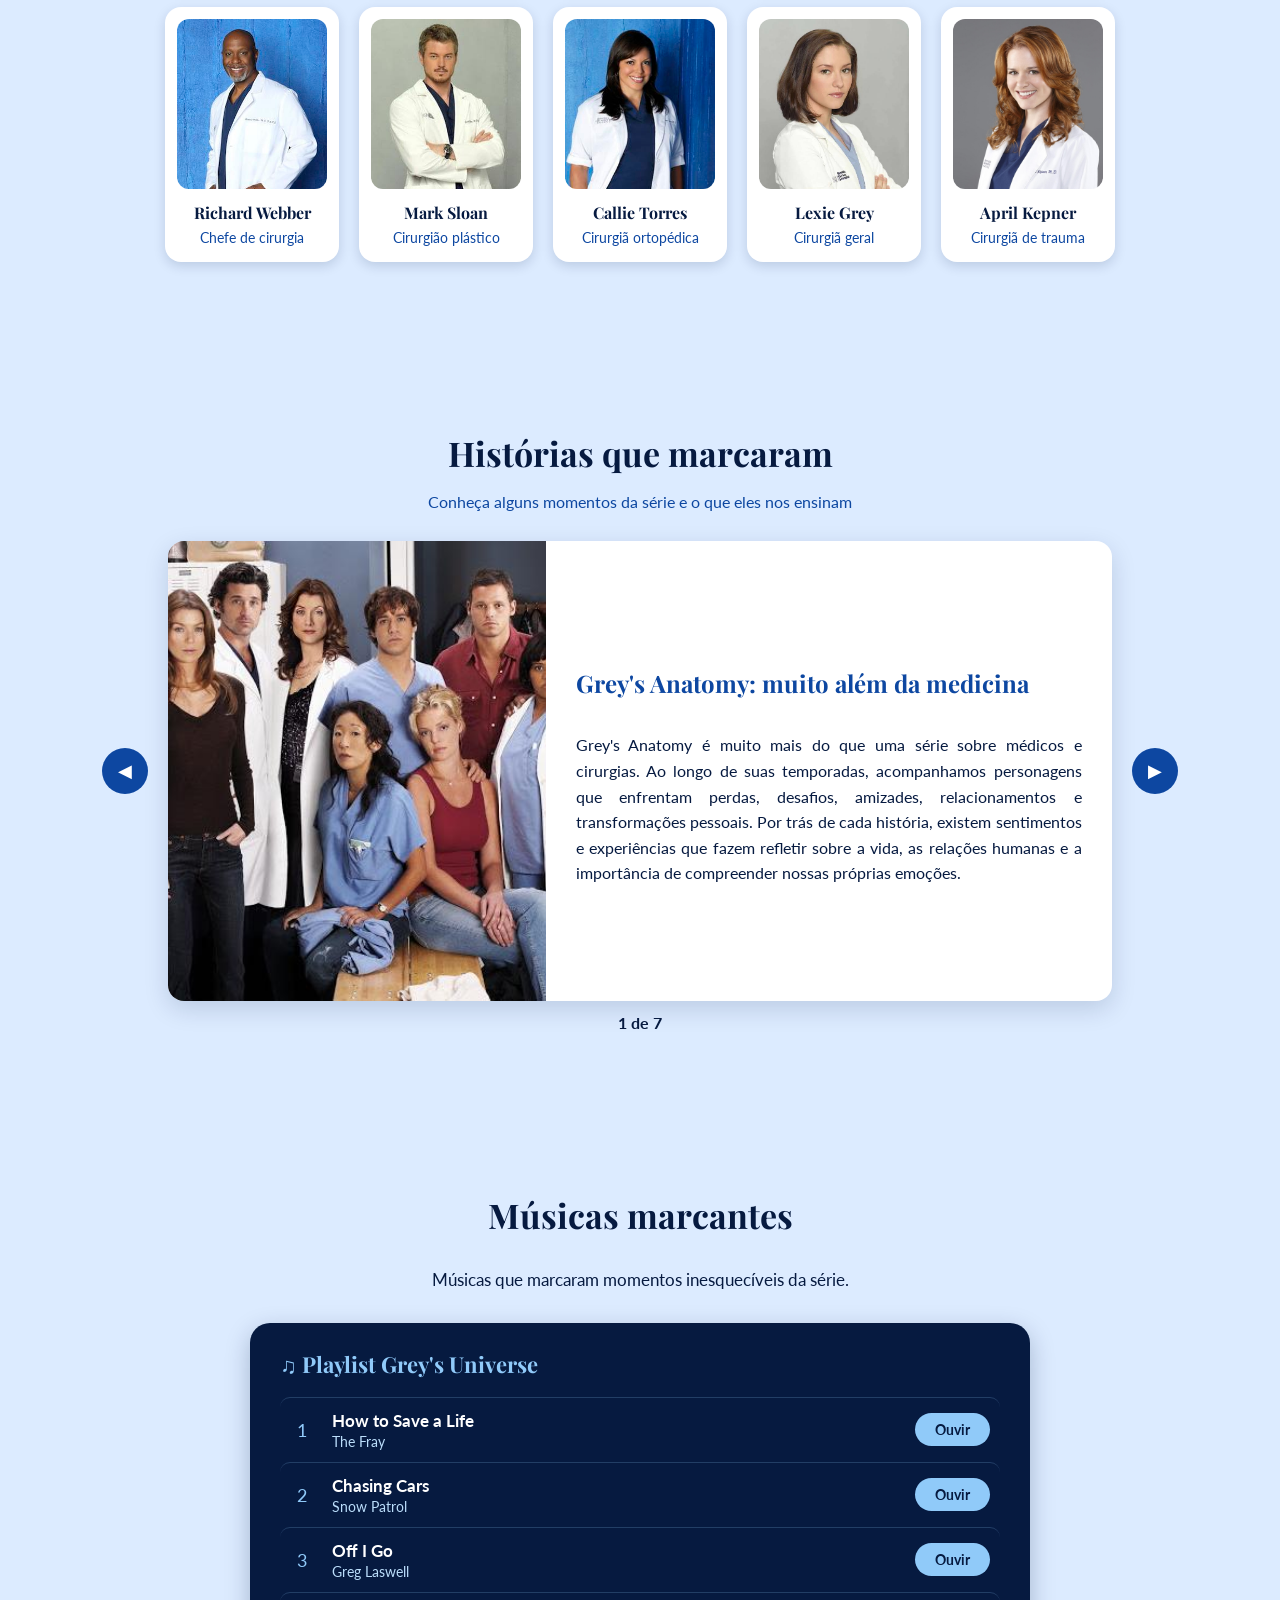
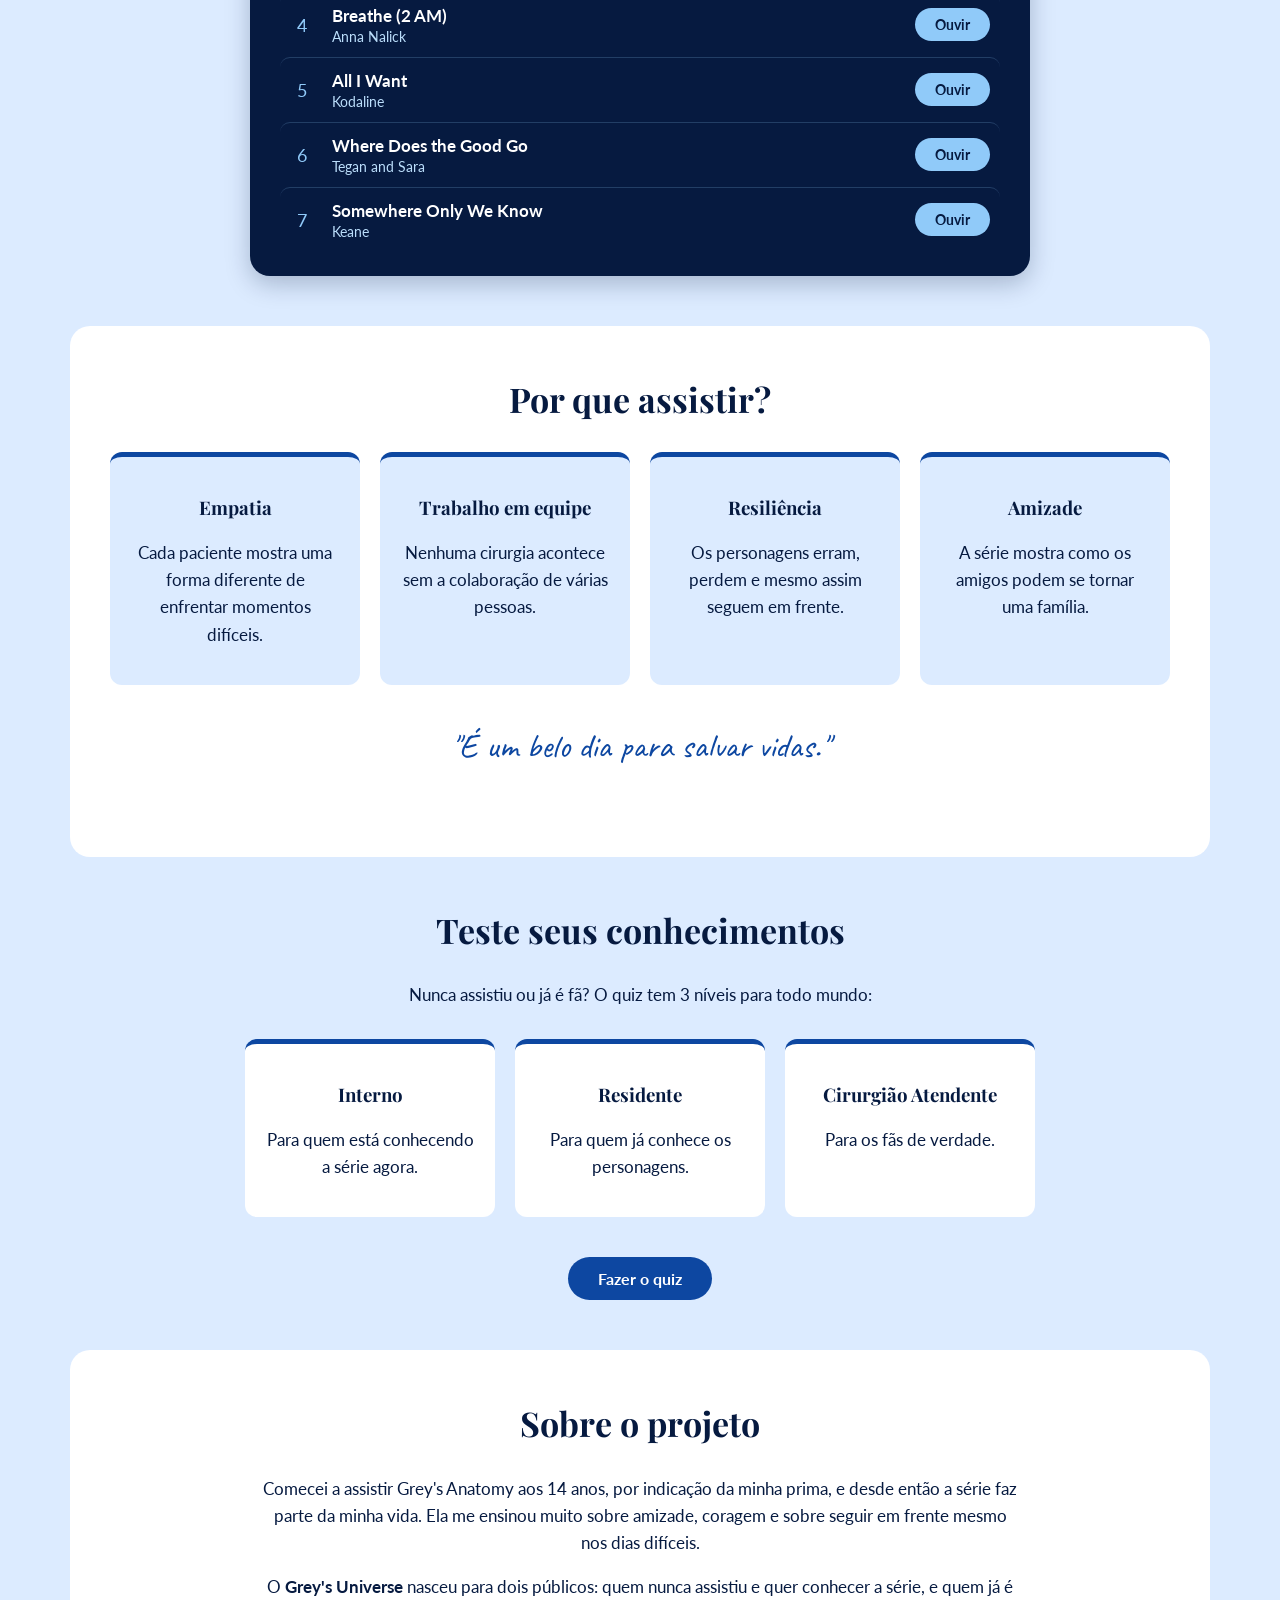
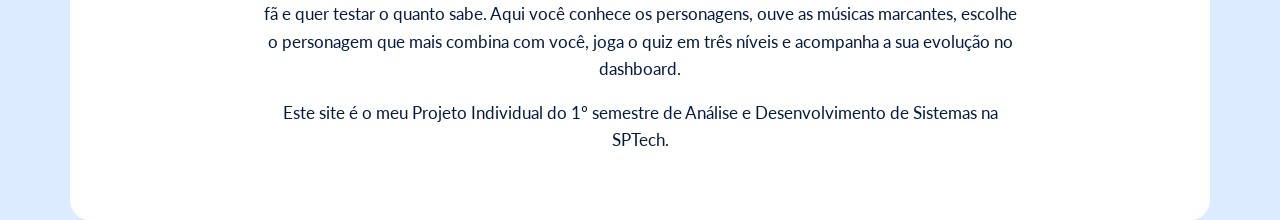
==== commit 7898f2c9: "docs: README, documentacao, DER, prints e ajustes finais do site" ====
--- a/front/index.html
+++ b/front/index.html
@@ -253,15 +253,15 @@
         <p>Nunca assistiu ou já é fã? O quiz tem 3 níveis para todo mundo:</p>
         <div class="cartoes">
             <div class="cartao">
-                <h3>Fácil</h3>
+                <h3>Interno</h3>
                 <p>Para quem está conhecendo a série agora.</p>
             </div>
             <div class="cartao">
-                <h3>Médio</h3>
+                <h3>Residente</h3>
                 <p>Para quem já conhece os personagens.</p>
             </div>
             <div class="cartao">
-                <h3>Difícil</h3>
+                <h3>Cirurgião Atendente</h3>
                 <p>Para os fãs de verdade.</p>
             </div>
         </div>
